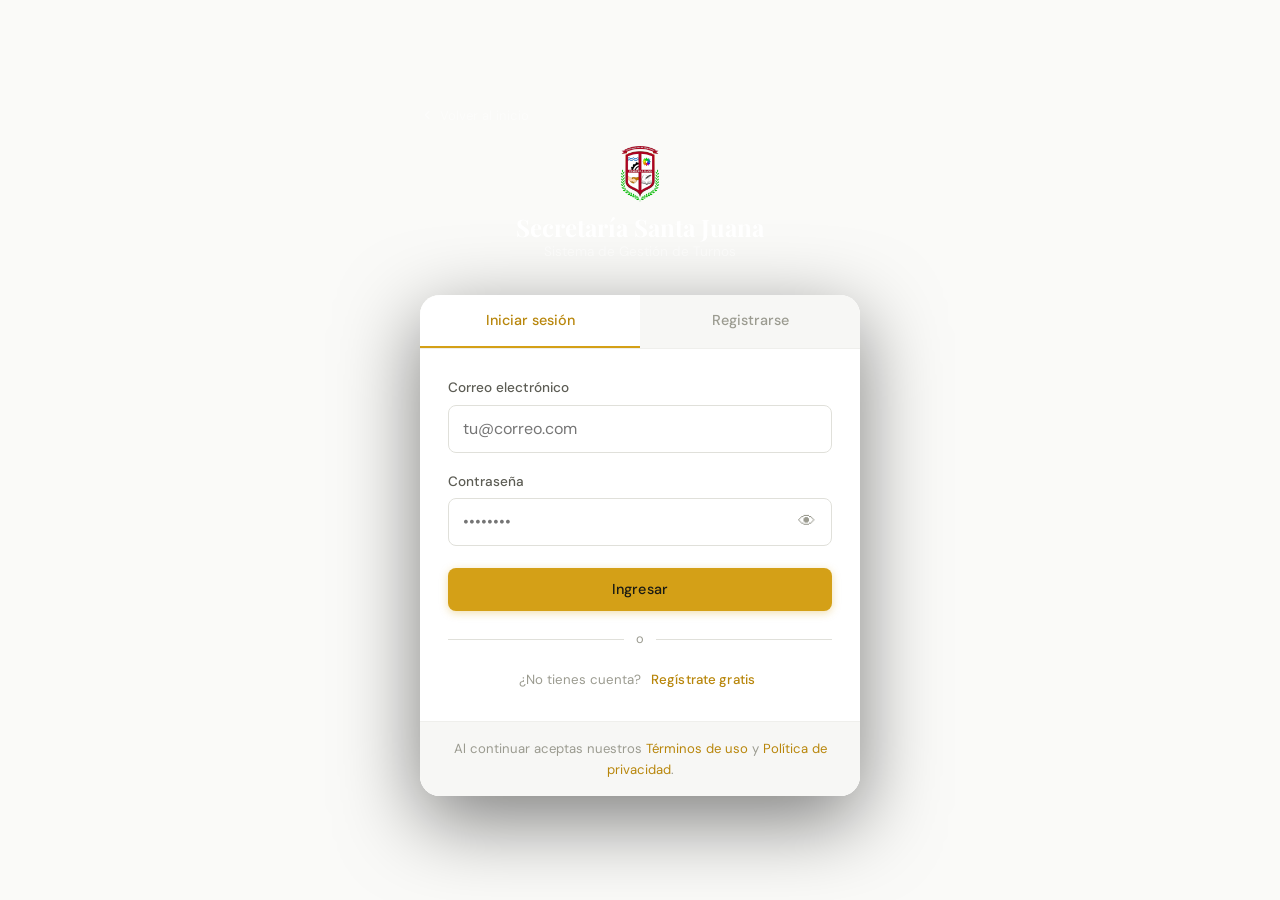
==== admin/index.html @ c8d26a56 "v1.2" ====
<!DOCTYPE html>
<html lang="es">
<head>
<meta charset="UTF-8">
<meta name="viewport" content="width=device-width,initial-scale=1">
<title>Administración — Secretaría Santa Juana</title>
<meta name="description" content="Panel de administración del sistema de turnos.">
<link rel="icon" type="image/png" href="/assets/imgs/fav_icon.png">
<link rel="stylesheet" href="/assets/css/styles.css">
<style>
.top-bar{position:fixed;top:0;left:260px;right:0;height:56px;z-index:700;background:rgba(250,250,248,.95);backdrop-filter:blur(8px);border-bottom:1px solid var(--gray-100);display:flex;align-items:center;justify-content:space-between;padding:0 28px;transition:var(--transition)}
@media(max-width:768px){.top-bar{left:0}}
.top-bar-left{display:flex;align-items:center;gap:12px}
.top-bar-title{font-weight:600;font-size:.95rem;color:var(--gray-800)}
.top-bar-right{display:flex;align-items:center;gap:10px}
.main-content{padding-top:56px}
.admin-content{padding:24px 28px 48px}
@media(max-width:768px){.admin-content{padding:16px}}
.section-grid-2{display:grid;grid-template-columns:1fr 1fr;gap:20px}
.section-grid-3{display:grid;grid-template-columns:repeat(3,1fr);gap:20px}
@media(max-width:900px){.section-grid-2,.section-grid-3{grid-template-columns:1fr}}
.queue-hero-card{background:linear-gradient(135deg,var(--black) 0%,#1e1e14 100%);border-radius:var(--radius-lg);padding:28px;position:relative;overflow:hidden;margin-bottom:24px}
.queue-hero-card::before{content:'';position:absolute;top:-30%;right:5%;width:250px;height:250px;background:radial-gradient(circle,rgba(212,160,23,.18) 0%,transparent 70%);pointer-events:none}
.queue-hero-inner{display:flex;align-items:center;justify-content:space-between;gap:20px;flex-wrap:wrap;position:relative;z-index:1}
.queue-hero-label{font-size:.72rem;text-transform:uppercase;letter-spacing:.14em;color:rgba(255,255,255,.4);margin-bottom:6px;font-weight:600}
.queue-hero-number{font-family:'Playfair Display',serif;font-size:3.5rem;font-weight:700;color:var(--gold);line-height:1}
.queue-hero-actions{display:flex;gap:8px;flex-wrap:wrap;align-items:center}
.btn-dark{background:rgba(255,255,255,.08);color:rgba(255,255,255,.8);border:1px solid rgba(255,255,255,.1)}
.btn-dark:hover{background:rgba(255,255,255,.14);color:var(--white)}
.btn-gold{background:var(--gold);color:var(--black)}
.btn-gold:hover{background:var(--gold-deep)}
.inline-tabs{display:flex;gap:2px;background:var(--gray-100);border-radius:var(--radius-sm);padding:3px}
.inline-tab{padding:6px 16px;border-radius:6px;font-size:.82rem;font-weight:500;color:var(--gray-400);cursor:pointer;transition:var(--transition)}
.inline-tab.active{background:var(--white);color:var(--gray-800);box-shadow:var(--shadow-sm)}
.users-table-wrap,.turns-table-wrap{overflow-x:auto;-webkit-overflow-scrolling:touch}
td.td-actions{width:1%;white-space:nowrap}
.panel-toolbar{padding:14px 20px;border-bottom:1px solid var(--gray-100);display:flex;align-items:center;gap:10px;flex-wrap:wrap}
.panel-toolbar .search-box{flex:1;min-width:160px;max-width:280px}
.panel-footer{padding:12px 20px;border-top:1px solid var(--gray-100);display:flex;align-items:center;justify-content:space-between;flex-wrap:wrap;gap:8px}
.panel-footer-info{font-size:.8rem;color:var(--gray-400)}
.turn-number-badge{display:inline-block;background:var(--gold-pale);color:var(--gold-deep);border-radius:6px;padding:2px 10px;font-weight:700;font-size:.85rem;font-family:'Playfair Display',serif}
.draggable-handle{cursor:grab;color:var(--gray-200);font-size:1.1rem;padding:0 4px}
.draggable-handle:active{cursor:grabbing}
</style>
</head>
<body data-page="admin">
<div id="toast-container"></div>

<div class="app-layout">

  <aside class="sidebar" id="admin-sidebar">
    <div class="sidebar-logo">
      <img src="/assets/imgs/icon.png" alt="Logo">
      <span>Secretaría Santa Juana</span>
    </div>

    <nav class="sidebar-nav">
      <div class="sidebar-section">
        <div class="sidebar-section-label">Principal</div>
        <a href="#" class="sidebar-link active" data-section="dashboard">
          <span class="icon">📊</span> Panel general
        </a>
      </div>
      <div class="sidebar-section">
        <div class="sidebar-section-label">Gestión</div>
        <a href="#" class="sidebar-link" data-section="turns">
          <span class="icon">🎫</span> Turnos
        </a>
        <a href="#" class="sidebar-link" data-section="users">
          <span class="icon">👥</span> Usuarios
        </a>
      </div>
    </nav>

    <div class="sidebar-user">
      <div class="sidebar-user-info">
        <div class="avatar" id="admin-initial">A</div>
        <div>
          <div class="user-name" id="admin-name">Administrador</div>
          <div class="user-role">Administrador</div>
        </div>
      </div>
      <button id="logout-btn-admin" class="btn btn-ghost btn-sm" style="width:100%;justify-content:center;color:rgba(255,255,255,.35);margin-top:6px">Cerrar sesión</button>
    </div>
  </aside>

  <div class="sidebar-overlay" id="sidebar-overlay"></div>

  <div class="main-content">

    <div class="top-bar">
      <div class="top-bar-left">
        <button class="btn btn-ghost btn-icon" id="sidebar-toggle" style="display:none;align-items:center;justify-content:center" aria-label="Menú">☰</button>
        <span class="top-bar-title" id="topbar-title">Panel general</span>
      </div>
      <div class="top-bar-right">
        <span id="conn-status" class="conn-badge disconnected">● Conectando</span>
        <div class="avatar" id="admin-initial-top" style="width:32px;height:32px;font-size:.8rem">A</div>
      </div>
    </div>

    <div class="admin-content">

      <div id="section-dashboard" class="admin-section">
        <div class="page-header">
          <div class="page-title">Panel general</div>
          <div class="page-subtitle">Resumen en tiempo real del sistema de turnos.</div>
        </div>

        <div class="queue-hero-card">
          <div class="queue-hero-inner">
            <div>
              <div class="queue-hero-label">Turno actual</div>
              <div class="queue-hero-number" id="current-turn-admin">0</div>
            </div>
            <div class="queue-hero-actions">
              <button id="btn-decrease-turn" class="btn btn-dark btn-sm">− Anterior</button>
              <button id="btn-increase-turn" class="btn btn-dark btn-sm">+ Siguiente</button>
              <button id="btn-activate-next" class="btn btn-gold">▶ Llamar siguiente</button>
            </div>
          </div>
        </div>

        <div class="stats-grid" style="margin-bottom:28px">
          <div class="stat-card">
            <div class="stat-icon blue">👥</div>
            <div>
              <div class="stat-value" id="stat-total-users">0</div>
              <div class="stat-label">Usuarios registrados</div>
            </div>
          </div>
          <div class="stat-card">
            <div class="stat-icon gold">🎫</div>
            <div>
              <div class="stat-value" id="stat-total-turns">0</div>
              <div class="stat-label">Turnos totales</div>
            </div>
          </div>
          <div class="stat-card">
            <div class="stat-icon orange">⏳</div>
            <div>
              <div class="stat-value" id="stat-waiting">0</div>
              <div class="stat-label">En espera</div>
            </div>
          </div>
          <div class="stat-card">
            <div class="stat-icon green">✅</div>
            <div>
              <div class="stat-value" id="stat-active">0</div>
              <div class="stat-label">En atención</div>
            </div>
          </div>
          <div class="stat-card">
            <div class="stat-icon blue">🏁</div>
            <div>
              <div class="stat-value" id="stat-completed">0</div>
              <div class="stat-label">Completados</div>
            </div>
          </div>
        </div>

        <div class="section-grid-2">
          <div class="panel">
            <div class="panel-header">
              <span class="panel-title">Turnos recientes</span>
            </div>
            <div class="table-wrap">
              <table>
                <thead>
                  <tr>
                    <th>Turno</th>
                    <th>Usuario</th>
                    <th>Servicio</th>
                    <th>Estado</th>
                    <th>Hora</th>
                  </tr>
                </thead>
                <tbody id="recent-turns-body">
                  <tr><td colspan="5" class="empty-state"><div class="skeleton" style="height:36px;margin:8px 16px;border-radius:4px"></div></td></tr>
                </tbody>
              </table>
            </div>
          </div>

          <div class="panel">
            <div class="panel-header">
              <span class="panel-title">Turnos por servicio</span>
            </div>
            <div class="table-wrap">
              <table>
                <thead>
                  <tr>
                    <th>Servicio</th>
                    <th>Total</th>
                    <th>Completados</th>
                    <th>En espera</th>
                  </tr>
                </thead>
                <tbody id="service-stats-body">
                  <tr><td colspan="4" class="empty-state"><div class="skeleton" style="height:36px;margin:8px 16px;border-radius:4px"></div></td></tr>
                </tbody>
              </table>
            </div>
          </div>
        </div>
      </div>

      <div id="section-turns" class="admin-section" style="display:none">
        <div class="page-header" style="display:flex;align-items:flex-start;justify-content:space-between;flex-wrap:wrap;gap:12px">
          <div>
            <div class="page-title">Gestión de turnos</div>
            <div class="page-subtitle">Administra y controla la cola de atención.</div>
          </div>
          <button id="btn-new-turn" class="btn btn-primary">+ Nuevo turno</button>
        </div>

        <div class="panel">
          <div class="panel-toolbar">
            <div class="search-box">
              <input type="search" class="form-control" id="admin-search-turns" placeholder="Buscar turno, usuario...">
            </div>
            <div class="filter-tabs">
              <button class="filter-tab active" data-filter-status="">Todos</button>
              <button class="filter-tab" data-filter-status="waiting">En espera</button>
              <button class="filter-tab" data-filter-status="active">Activo</button>
              <button class="filter-tab" data-filter-status="completed">Completado</button>
              <button class="filter-tab" data-filter-status="cancelled">Cancelado</button>
            </div>
            <span id="turns-total" class="panel-footer-info" style="margin-left:auto"></span>
          </div>
          <div class="turns-table-wrap">
            <table>
              <thead>
                <tr>
                  <th style="width:40px"></th>
                  <th>Turno</th>
                  <th>Usuario</th>
                  <th>Servicio</th>
                  <th>Estado</th>
                  <th>Pos.</th>
                  <th>Fecha</th>
                  <th>Acciones</th>
                </tr>
              </thead>
              <tbody id="turns-tbody">
                <tr><td colspan="8"><div class="skeleton" style="height:40px;border-radius:4px;margin:8px 16px"></div></td></tr>
              </tbody>
            </table>
          </div>
          <div class="panel-footer">
            <div id="turns-pagination" class="pagination" style="padding:0"></div>
          </div>
        </div>
      </div>

      <div id="section-users" class="admin-section" style="display:none">
        <div class="page-header" style="display:flex;align-items:flex-start;justify-content:space-between;flex-wrap:wrap;gap:12px">
          <div>
            <div class="page-title">Gestión de usuarios</div>
            <div class="page-subtitle">Administra las cuentas de acceso al sistema.</div>
          </div>
          <button id="btn-new-user" class="btn btn-primary">+ Nuevo usuario</button>
        </div>

        <div class="panel">
          <div class="panel-toolbar">
            <div class="search-box">
              <input type="search" class="form-control" id="admin-search-users" placeholder="Buscar nombre, correo, teléfono...">
            </div>
            <span id="users-total" class="panel-footer-info" style="margin-left:auto"></span>
          </div>
          <div class="users-table-wrap">
            <table>
              <thead>
                <tr>
                  <th>ID</th>
                  <th>Nombre</th>
                  <th>Correo</th>
                  <th>Teléfono</th>
                  <th>Rol</th>
                  <th>Estado</th>
                  <th>Acciones</th>
                </tr>
              </thead>
              <tbody id="users-tbody">
                <tr><td colspan="7"><div class="skeleton" style="height:40px;border-radius:4px;margin:8px 16px"></div></td></tr>
              </tbody>
            </table>
          </div>
          <div class="panel-footer">
            <div id="users-pagination" class="pagination" style="padding:0"></div>
          </div>
        </div>
      </div>

    </div>
  </div>
</div>

<div class="modal-backdrop" id="modal-user">
  <div class="modal">
    <div class="modal-header">
      <h3 id="user-modal-title">Nuevo usuario</h3>
      <button class="modal-close" aria-label="Cerrar">✕</button>
    </div>
    <form id="user-form" novalidate>
      <div class="modal-body">
        <div class="form-group">
          <label class="form-label" for="u-name">Nombre completo</label>
          <input class="form-control" type="text" id="u-name" name="name" placeholder="Nombre completo" required>
          <span class="form-error" id="err-name"></span>
        </div>
        <div class="form-group">
          <label class="form-label" for="u-email">Correo electrónico</label>
          <input class="form-control" type="email" id="u-email" name="email" placeholder="correo@ejemplo.com" required>
          <span class="form-error" id="err-email"></span>
        </div>
        <div class="form-group">
          <label class="form-label" for="u-phone">Teléfono</label>
          <input class="form-control" type="tel" id="u-phone" name="phone" placeholder="300 000 0000">
        </div>
        <div class="form-group" id="user-pass-field">
          <label class="form-label" for="u-password">Contraseña</label>
          <input class="form-control" type="password" id="u-password" name="password" placeholder="Mínimo 8 caracteres">
          <span class="form-error" id="err-password"></span>
        </div>
        <div class="form-group" id="user-pass-change" style="display:none">
          <label class="form-label" for="u-new-password">Nueva contraseña <span style="color:var(--gray-400);font-weight:400">(dejar vacío para no cambiar)</span></label>
          <input class="form-control" type="password" id="u-new-password" name="new_password" placeholder="Nueva contraseña (opcional)">
        </div>
        <div style="display:grid;grid-template-columns:1fr 1fr;gap:16px">
          <div class="form-group" style="margin-bottom:0">
            <label class="form-label" for="u-role">Rol</label>
            <select class="form-control" id="u-role" name="role">
              <option value="user">Usuario</option>
              <option value="admin">Administrador</option>
            </select>
          </div>
          <div class="form-group" style="margin-bottom:0">
            <label class="form-label" for="u-active">Estado</label>
            <select class="form-control" id="u-active" name="is_active">
              <option value="1">Activo</option>
              <option value="0">Inactivo</option>
            </select>
          </div>
        </div>
      </div>
      <div class="modal-footer">
        <button type="button" class="btn btn-secondary" onclick="closeModal('modal-user')">Cancelar</button>
        <button type="submit" class="btn btn-primary">Guardar</button>
      </div>
    </form>
  </div>
</div>

<div class="modal-backdrop" id="modal-turn-admin">
  <div class="modal">
    <div class="modal-header">
      <h3 id="turn-modal-title">Nuevo turno</h3>
      <button class="modal-close" aria-label="Cerrar">✕</button>
    </div>
    <form id="turn-form-admin" novalidate>
      <div class="modal-body">
        <div class="form-group" id="turn-user-group">
          <label class="form-label" for="turn-user-select">Usuario</label>
          <select class="form-control" id="turn-user-select">
            <option value="">— Seleccionar usuario —</option>
          </select>
        </div>
        <div class="form-group">
          <label class="form-label" for="turn-service-admin">Servicio</label>
          <select class="form-control" id="turn-service-admin">
          </select>
        </div>
        <div class="form-group" id="turn-status-group" style="display:none">
          <label class="form-label" for="turn-status-admin">Estado</label>
          <select class="form-control" id="turn-status-admin">
            <option value="waiting">En espera</option>
            <option value="active">Activo</option>
            <option value="completed">Completado</option>
            <option value="cancelled">Cancelado</option>
          </select>
        </div>
        <div class="form-group" style="margin-bottom:0">
          <label class="form-label" for="turn-notes-admin">Notas <span style="color:var(--gray-400);font-weight:400">(opcional)</span></label>
          <textarea class="form-control" id="turn-notes-admin" placeholder="Notas adicionales..."></textarea>
        </div>
      </div>
      <div class="modal-footer">
        <button type="button" class="btn btn-secondary" onclick="closeModal('modal-turn-admin')">Cancelar</button>
        <button type="submit" class="btn btn-primary">Guardar</button>
      </div>
    </form>
  </div>
</div>

<script src="/assets/js/app.js"></script>
<script>
const sidebarToggle = document.getElementById('sidebar-toggle');
if (sidebarToggle) {
  if (window.innerWidth <= 768) sidebarToggle.style.display = 'flex';
  window.addEventListener('resize', () => {
    sidebarToggle.style.display = window.innerWidth <= 768 ? 'flex' : 'none';
  });
}

const sectionTitles = { dashboard: 'Panel general', turns: 'Gestión de turnos', users: 'Gestión de usuarios' };
const _origShowSection = typeof showSection === 'function' ? showSection : null;

function showSectionTitle(name) {
  const el = document.getElementById('topbar-title');
  if (el) el.textContent = sectionTitles[name] || name;
}

document.addEventListener('DOMContentLoaded', () => {
  document.querySelectorAll('.sidebar-link[data-section]').forEach(link => {
    link.addEventListener('click', () => showSectionTitle(link.dataset.section));
  });

  const adminInitialTop = document.getElementById('admin-initial-top');
  const adminInitial = document.getElementById('admin-initial');
  const mutObs = new MutationObserver(() => {
    if (adminInitial && adminInitialTop) adminInitialTop.textContent = adminInitial.textContent;
  });
  if (adminInitial) mutObs.observe(adminInitial, { childList: true });

  const turnStatusGroup = document.getElementById('turn-status-group');
  const turnUserGroup = document.getElementById('turn-user-group');
  const originalOpenTurnModal = typeof openTurnModal === 'function' ? openTurnModal : null;
  if (originalOpenTurnModal) {
    window._patchedTurnModal = true;
  }

  const observer = new MutationObserver(() => {
    const form = document.getElementById('turn-form-admin');
    if (!form) return;
    const isEdit = !!form.dataset.id;
    if (turnStatusGroup) turnStatusGroup.style.display = isEdit ? '' : 'none';
    if (turnUserGroup) turnUserGroup.style.display = isEdit ? 'none' : '';
  });
  const form = document.getElementById('turn-form-admin');
  if (form) observer.observe(form, { attributes: true, attributeFilter: ['data-id'] });
});
</script>
</body>
</html>
---- assets/css/styles.css ----
@import url('https://fonts.googleapis.com/css2?family=Playfair+Display:wght@500;700&family=DM+Sans:wght@300;400;500;600&display=swap');

:root {
  --gold-deep:   #B8860B;
  --gold:        #D4A017;
  --gold-light:  #F5C842;
  --gold-pale:   #FFF3C4;
  --white:       #FFFFFF;
  --off-white:   #FAFAF8;
  --gray-50:     #F7F7F5;
  --gray-100:    #EFEFEC;
  --gray-200:    #E0E0DA;
  --gray-400:    #9B9B90;
  --gray-600:    #5C5C54;
  --gray-800:    #2C2C26;
  --black:       #1A1A14;
  --danger:      #C0392B;
  --danger-light:#FDECEA;
  --success:     #1E7E34;
  --success-light:#E8F5E9;
  --info:        #1565C0;
  --info-light:  #E3F2FD;
  --warning:     #E65100;
  --warning-light:#FFF3E0;
  --shadow-sm:   0 1px 4px rgba(0,0,0,.06);
  --shadow:      0 4px 16px rgba(0,0,0,.10);
  --shadow-md:   0 8px 32px rgba(0,0,0,.12);
  --shadow-lg:   0 16px 48px rgba(0,0,0,.15);
  --radius:      12px;
  --radius-sm:   8px;
  --radius-lg:   20px;
  --transition:  .22s cubic-bezier(.4,0,.2,1);
}

*,*::before,*::after{box-sizing:border-box;margin:0;padding:0}
html{scroll-behavior:smooth;font-size:16px}
body{font-family:'DM Sans',sans-serif;background:var(--off-white);color:var(--gray-800);line-height:1.6;-webkit-font-smoothing:antialiased}
img{max-width:100%;display:block}
a{color:inherit;text-decoration:none}
button{cursor:pointer;border:none;background:none;font:inherit}
input,select,textarea{font:inherit}
ul,ol{list-style:none}

.container{max-width:1200px;margin:0 auto;padding:0 24px}
.sr-only{position:absolute;width:1px;height:1px;overflow:hidden;clip:rect(0,0,0,0)}

/* ===== TYPOGRAPHY ===== */
h1,h2,h3,.font-display{font-family:'Playfair Display',serif}
h1{font-size:clamp(2rem,5vw,3.5rem);font-weight:700;line-height:1.15}
h2{font-size:clamp(1.5rem,3vw,2.2rem);font-weight:500;line-height:1.25}
h3{font-size:1.25rem;font-weight:500}
p{color:var(--gray-600)}

/* ===== BUTTONS ===== */
.btn{display:inline-flex;align-items:center;gap:8px;padding:10px 22px;border-radius:var(--radius-sm);font-weight:500;font-size:.9rem;transition:var(--transition);white-space:nowrap;letter-spacing:.01em}
.btn-primary{background:var(--gold);color:var(--black);box-shadow:0 2px 8px rgba(212,160,23,.35)}
.btn-primary:hover{background:var(--gold-deep);box-shadow:0 4px 16px rgba(212,160,23,.45);transform:translateY(-1px)}
.btn-secondary{background:var(--white);color:var(--gray-800);border:1.5px solid var(--gray-200);box-shadow:var(--shadow-sm)}
.btn-secondary:hover{border-color:var(--gold);color:var(--gold-deep);transform:translateY(-1px)}
.btn-danger{background:var(--danger);color:#fff}
.btn-danger:hover{background:#9b2d20;transform:translateY(-1px)}
.btn-success{background:var(--success);color:#fff}
.btn-success:hover{opacity:.9;transform:translateY(-1px)}
.btn-ghost{color:var(--gray-600);padding:8px 12px}
.btn-ghost:hover{background:var(--gray-100);color:var(--gray-800)}
.btn-sm{padding:6px 14px;font-size:.82rem}
.btn-lg{padding:14px 32px;font-size:1rem;border-radius:var(--radius)}
.btn-icon{padding:8px;border-radius:var(--radius-sm)}
.btn:disabled{opacity:.5;pointer-events:none}
.btn-loading{position:relative;pointer-events:none}
.btn-loading::after{content:'';position:absolute;right:10px;top:50%;transform:translateY(-50%);width:14px;height:14px;border:2px solid currentColor;border-top-color:transparent;border-radius:50%;animation:spin .7s linear infinite}

/* ===== FORM ELEMENTS ===== */
.form-group{display:flex;flex-direction:column;gap:6px;margin-bottom:18px}
.form-label{font-size:.85rem;font-weight:500;color:var(--gray-600)}
.form-control{width:100%;padding:10px 14px;border:1.5px solid var(--gray-200);border-radius:var(--radius-sm);background:var(--white);color:var(--gray-800);transition:var(--transition);outline:none}
.form-control:focus{border-color:var(--gold);box-shadow:0 0 0 3px rgba(212,160,23,.15)}
.form-control.error{border-color:var(--danger)}
.form-error{font-size:.78rem;color:var(--danger);display:none}
.form-error.visible{display:block}
select.form-control{appearance:none;background-image:url("data:image/svg+xml,%3Csvg xmlns='http://www.w3.org/2000/svg' width='12' height='8' viewBox='0 0 12 8'%3E%3Cpath d='M1 1l5 5 5-5' stroke='%239B9B90' stroke-width='1.5' fill='none' stroke-linecap='round'/%3E%3C/svg%3E");background-repeat:no-repeat;background-position:right 14px center;padding-right:36px}
textarea.form-control{resize:vertical;min-height:80px}

/* ===== CARDS ===== */
.card{background:var(--white);border-radius:var(--radius);box-shadow:var(--shadow);border:1px solid var(--gray-100);overflow:hidden}
.card-header{padding:20px 24px;border-bottom:1px solid var(--gray-100);display:flex;align-items:center;justify-content:space-between;gap:12px}
.card-body{padding:24px}
.card-footer{padding:16px 24px;border-top:1px solid var(--gray-100);display:flex;gap:8px;justify-content:flex-end}

/* ===== STAT CARDS ===== */
.stat-card{background:var(--white);border-radius:var(--radius);padding:24px;box-shadow:var(--shadow);border:1px solid var(--gray-100);display:flex;align-items:center;gap:16px;transition:var(--transition)}
.stat-card:hover{transform:translateY(-2px);box-shadow:var(--shadow-md)}
.stat-icon{width:52px;height:52px;border-radius:var(--radius-sm);display:flex;align-items:center;justify-content:center;font-size:1.5rem;flex-shrink:0}
.stat-icon.gold{background:var(--gold-pale);color:var(--gold-deep)}
.stat-icon.blue{background:var(--info-light);color:var(--info)}
.stat-icon.green{background:var(--success-light);color:var(--success)}
.stat-icon.red{background:var(--danger-light);color:var(--danger)}
.stat-icon.orange{background:var(--warning-light);color:var(--warning)}
.stat-value{font-size:1.8rem;font-weight:700;color:var(--gray-800);font-family:'Playfair Display',serif;line-height:1}
.stat-label{font-size:.82rem;color:var(--gray-400);margin-top:4px}

/* ===== BADGE ===== */
.badge{display:inline-flex;align-items:center;gap:5px;padding:3px 10px;border-radius:20px;font-size:.75rem;font-weight:500}
.badge::before{content:'';width:6px;height:6px;border-radius:50%;background:currentColor}
.badge-waiting{background:var(--warning-light);color:var(--warning)}
.badge-active{background:var(--success-light);color:var(--success)}
.badge-completed{background:var(--info-light);color:var(--info)}
.badge-cancelled{background:var(--gray-100);color:var(--gray-400)}
.badge-admin{background:var(--gold-pale);color:var(--gold-deep)}
.badge-user{background:var(--gray-100);color:var(--gray-600)}

/* ===== TABLE ===== */
.table-wrap{overflow-x:auto;-webkit-overflow-scrolling:touch}
table{width:100%;border-collapse:collapse;font-size:.88rem}
thead tr{background:var(--gray-50)}
th{padding:12px 16px;text-align:left;font-weight:600;color:var(--gray-600);font-size:.8rem;text-transform:uppercase;letter-spacing:.05em;white-space:nowrap;border-bottom:2px solid var(--gray-100)}
td{padding:12px 16px;border-bottom:1px solid var(--gray-100);color:var(--gray-700)}
tr:last-child td{border-bottom:none}
tbody tr:hover{background:var(--gray-50)}

/* ===== MODAL ===== */
.modal-backdrop{position:fixed;inset:0;background:rgba(0,0,0,.5);backdrop-filter:blur(4px);z-index:1000;display:none;align-items:center;justify-content:center;padding:16px;animation:fadeIn .2s ease}
.modal-backdrop.open{display:flex}
.modal{background:var(--white);border-radius:var(--radius-lg);box-shadow:var(--shadow-lg);width:100%;max-width:520px;max-height:90vh;overflow-y:auto;animation:slideUp .25s cubic-bezier(.4,0,.2,1)}
.modal-header{padding:24px 24px 0;display:flex;align-items:center;justify-content:space-between}
.modal-header h3{font-size:1.15rem}
.modal-body{padding:24px}
.modal-footer{padding:0 24px 24px;display:flex;gap:8px;justify-content:flex-end}
.modal-close{width:32px;height:32px;border-radius:50%;display:flex;align-items:center;justify-content:center;color:var(--gray-400);transition:var(--transition)}
.modal-close:hover{background:var(--gray-100);color:var(--gray-800)}

/* ===== TOAST ===== */
#toast-container{position:fixed;bottom:24px;right:24px;z-index:2000;display:flex;flex-direction:column;gap:8px;pointer-events:none}
.toast{background:var(--white);border-radius:var(--radius-sm);padding:12px 16px;box-shadow:var(--shadow-md);display:flex;align-items:center;gap:10px;font-size:.88rem;font-weight:500;min-width:280px;max-width:360px;border-left:4px solid;pointer-events:auto;animation:slideInRight .3s ease;transition:var(--transition)}
.toast.removing{animation:slideOutRight .3s ease forwards}
.toast-success{border-color:var(--success);color:var(--success)}
.toast-error{border-color:var(--danger);color:var(--danger)}
.toast-info{border-color:var(--info);color:var(--info)}
.toast-warning{border-color:var(--warning);color:var(--warning)}
.toast-icon{font-size:1.1rem;flex-shrink:0}
.toast-msg{flex:1;color:var(--gray-800)}

/* ===== NAVBAR ===== */
.navbar{position:fixed;top:0;left:0;right:0;z-index:900;background:rgba(255,255,255,.92);backdrop-filter:blur(12px);border-bottom:1px solid var(--gray-100);transition:var(--transition)}
.navbar-inner{display:flex;align-items:center;justify-content:space-between;height:64px}
.navbar-brand{display:flex;align-items:center;gap:10px;font-family:'Playfair Display',serif;font-weight:700;font-size:1.1rem;color:var(--black)}
.navbar-brand img{width:36px;height:36px;border-radius:8px}
.navbar-nav{display:flex;align-items:center;gap:4px}
.nav-link{padding:8px 14px;border-radius:var(--radius-sm);font-size:.9rem;color:var(--gray-600);transition:var(--transition)}
.nav-link:hover,.nav-link.active{color:var(--gold-deep);background:var(--gold-pale)}
.navbar-menu-btn{display:none;flex-direction:column;gap:5px;padding:8px;border-radius:var(--radius-sm)}
.navbar-menu-btn span{display:block;width:22px;height:2px;background:var(--gray-800);border-radius:2px;transition:var(--transition)}

/* ===== SIDEBAR (ADMIN) ===== */
.app-layout{display:flex;min-height:100vh}
.sidebar{width:260px;background:var(--black);flex-shrink:0;position:fixed;top:0;left:0;bottom:0;z-index:800;overflow-y:auto;transition:var(--transition)}
.sidebar-logo{padding:24px 20px;display:flex;align-items:center;gap:10px;border-bottom:1px solid rgba(255,255,255,.08)}
.sidebar-logo img{width:36px;height:36px;border-radius:8px}
.sidebar-logo span{font-family:'Playfair Display',serif;font-weight:700;font-size:1rem;color:var(--white)}
.sidebar-nav{padding:16px 12px}
.sidebar-section{margin-bottom:24px}
.sidebar-section-label{font-size:.7rem;font-weight:600;text-transform:uppercase;letter-spacing:.08em;color:rgba(255,255,255,.35);padding:0 8px;margin-bottom:8px}
.sidebar-link{display:flex;align-items:center;gap:10px;padding:10px 12px;border-radius:var(--radius-sm);color:rgba(255,255,255,.65);font-size:.9rem;transition:var(--transition);margin-bottom:2px}
.sidebar-link:hover{background:rgba(255,255,255,.06);color:var(--white)}
.sidebar-link.active{background:var(--gold);color:var(--black);font-weight:600}
.sidebar-link .icon{width:18px;text-align:center;font-size:.95rem;flex-shrink:0}
.sidebar-user{padding:16px 12px;border-top:1px solid rgba(255,255,255,.08);position:sticky;bottom:0;background:var(--black)}
.sidebar-user-info{display:flex;align-items:center;gap:10px;padding:10px 12px;border-radius:var(--radius-sm)}
.avatar{width:36px;height:36px;border-radius:50%;background:var(--gold);display:flex;align-items:center;justify-content:center;font-weight:700;font-size:.85rem;color:var(--black);flex-shrink:0}
.user-name{font-size:.88rem;font-weight:500;color:var(--white);white-space:nowrap;overflow:hidden;text-overflow:ellipsis}
.user-role{font-size:.75rem;color:rgba(255,255,255,.4)}
.main-content{flex:1;margin-left:260px;padding:80px 0 40px;min-height:100vh;transition:var(--transition)}

/* ===== HOME PAGE ===== */
.home-layout{padding-top:64px;min-height:100vh;background:var(--off-white)}
.queue-hero{background:linear-gradient(135deg,var(--black) 0%,#2a2a20 100%);padding:48px 0;position:relative;overflow:hidden}
.queue-hero::before{content:'';position:absolute;top:-50%;right:-10%;width:400px;height:400px;background:radial-gradient(circle,rgba(212,160,23,.2) 0%,transparent 70%);pointer-events:none}
.queue-number-display{text-align:center;padding:32px}
.queue-number-label{font-size:.8rem;text-transform:uppercase;letter-spacing:.12em;color:rgba(255,255,255,.5);margin-bottom:8px}
.queue-number{font-family:'Playfair Display',serif;font-size:clamp(4rem,15vw,8rem);font-weight:700;color:var(--gold);line-height:1;text-shadow:0 0 60px rgba(212,160,23,.4)}
.queue-service{font-size:.9rem;color:rgba(255,255,255,.6);margin-top:8px}
.my-turn-card{background:rgba(255,255,255,.06);border:1px solid rgba(212,160,23,.3);border-radius:var(--radius);padding:20px 24px;margin-top:24px;backdrop-filter:blur(8px)}
.my-turn-number{font-family:'Playfair Display',serif;font-size:2.5rem;font-weight:700;color:var(--gold-light)}
.progress-bar{height:6px;background:rgba(255,255,255,.1);border-radius:3px;overflow:hidden;margin-top:12px}
.progress-fill{height:100%;background:linear-gradient(90deg,var(--gold),var(--gold-light));border-radius:3px;transition:width .8s ease}

/* ===== LANDING ===== */
.hero{min-height:100vh;background:linear-gradient(160deg,var(--black) 0%,#1e1e16 50%,var(--black) 100%);display:flex;align-items:center;position:relative;overflow:hidden}
.hero::before{content:'';position:absolute;top:0;left:0;right:0;bottom:0;background:url("data:image/svg+xml,%3Csvg width='60' height='60' viewBox='0 0 60 60' xmlns='http://www.w3.org/2000/svg'%3E%3Cg fill='none' fill-rule='evenodd'%3E%3Cg fill='%23D4A017' fill-opacity='0.03'%3E%3Cpath d='M36 34v-4h-2v4h-4v2h4v4h2v-4h4v-2h-4zm0-30V0h-2v4h-4v2h4v4h2V6h4V4h-4zM6 34v-4H4v4H0v2h4v4h2v-4h4v-2H6zM6 4V0H4v4H0v2h4v4h2V6h4V4H6z'/%3E%3C/g%3E%3C/g%3E%3C/svg%3E");pointer-events:none}
.hero-glow{position:absolute;top:20%;left:50%;transform:translateX(-50%);width:600px;height:400px;background:radial-gradient(ellipse,rgba(212,160,23,.12) 0%,transparent 70%);pointer-events:none}
.hero-content{position:relative;z-index:1;max-width:640px}
.hero-eyebrow{display:inline-flex;align-items:center;gap:8px;background:rgba(212,160,23,.12);border:1px solid rgba(212,160,23,.25);border-radius:20px;padding:6px 16px;font-size:.82rem;color:var(--gold);letter-spacing:.05em;margin-bottom:24px}
.hero-title{font-family:'Playfair Display',serif;font-size:clamp(2.2rem,6vw,4rem);font-weight:700;color:var(--white);line-height:1.12;margin-bottom:20px}
.hero-title span{color:var(--gold)}
.hero-subtitle{font-size:1.05rem;color:rgba(255,255,255,.6);margin-bottom:36px;max-width:480px}
.hero-cta{display:flex;gap:12px;flex-wrap:wrap}
.hero-visual{position:absolute;right:0;top:0;bottom:0;width:45%;display:flex;align-items:center;justify-content:center;pointer-events:none}
.hero-badge{background:rgba(255,255,255,.04);border:1px solid rgba(255,255,255,.08);border-radius:var(--radius-lg);padding:32px;text-align:center;backdrop-filter:blur(8px)}
.hero-badge-number{font-family:'Playfair Display',serif;font-size:5rem;font-weight:700;color:var(--gold);line-height:1}
.hero-badge-label{color:rgba(255,255,255,.5);font-size:.85rem;margin-top:8px}

.section{padding:80px 0}
.section-label{font-size:.78rem;text-transform:uppercase;letter-spacing:.12em;color:var(--gold-deep);font-weight:600;margin-bottom:12px}
.section-title{margin-bottom:16px}
.section-sub{color:var(--gray-400);max-width:540px;margin-bottom:48px}

.services-grid{display:grid;grid-template-columns:repeat(auto-fill,minmax(280px,1fr));gap:20px}
.service-card{background:var(--white);border:1px solid var(--gray-100);border-radius:var(--radius);padding:28px;transition:var(--transition)}
.service-card:hover{border-color:var(--gold-pale);box-shadow:var(--shadow-md);transform:translateY(-3px)}
.service-icon{width:48px;height:48px;background:var(--gold-pale);border-radius:var(--radius-sm);display:flex;align-items:center;justify-content:center;font-size:1.4rem;margin-bottom:16px}
.service-title{font-weight:600;color:var(--gray-800);margin-bottom:8px}
.service-desc{font-size:.88rem;color:var(--gray-400);line-height:1.6}

.info-grid{display:grid;grid-template-columns:1fr 1fr;gap:40px;align-items:center}
.info-steps{display:flex;flex-direction:column;gap:20px}
.info-step{display:flex;gap:16px;align-items:flex-start}
.step-num{width:36px;height:36px;border-radius:50%;background:var(--gold);color:var(--black);display:flex;align-items:center;justify-content:center;font-weight:700;font-size:.9rem;flex-shrink:0}
.step-title{font-weight:600;margin-bottom:4px}
.step-desc{font-size:.87rem;color:var(--gray-400)}

.contact-grid{display:grid;grid-template-columns:1fr 1fr;gap:40px}
.contact-item{display:flex;gap:14px;align-items:flex-start;padding:20px;background:var(--white);border-radius:var(--radius);border:1px solid var(--gray-100)}
.contact-icon{width:44px;height:44px;background:var(--gold-pale);border-radius:var(--radius-sm);display:flex;align-items:center;justify-content:center;font-size:1.2rem;flex-shrink:0;color:var(--gold-deep)}
.contact-label{font-size:.78rem;color:var(--gray-400);margin-bottom:4px;text-transform:uppercase;letter-spacing:.05em}
.contact-value{font-weight:500;color:var(--gray-800)}

footer{background:var(--black);color:rgba(255,255,255,.5);padding:40px 0}
.footer-inner{display:flex;justify-content:space-between;align-items:center;gap:20px;flex-wrap:wrap}
.footer-brand{font-family:'Playfair Display',serif;font-size:1rem;color:var(--white)}
.footer-links{display:flex;gap:20px;font-size:.85rem}
.footer-links a:hover{color:var(--gold)}
.footer-copy{font-size:.78rem}

/* ===== AUTH PAGE ===== */
.auth-page{min-height:100vh;display:flex;align-items:center;justify-content:center;background:var(--off-white);padding:20px;position:relative;overflow:hidden}
.auth-bg{position:fixed;inset:0;background:linear-gradient(135deg,var(--black) 0%,#1a1a0e 100%);z-index:0}
.auth-bg::after{content:'';position:absolute;top:30%;left:50%;transform:translate(-50%,-50%);width:800px;height:500px;background:radial-gradient(ellipse,rgba(212,160,23,.15) 0%,transparent 65%);pointer-events:none}
.auth-container{position:relative;z-index:1;width:100%;max-width:440px}
.auth-logo{text-align:center;margin-bottom:32px}
.auth-logo img{width:56px;height:56px;border-radius:12px;margin:0 auto 12px}
.auth-logo h1{font-family:'Playfair Display',serif;font-size:1.5rem;color:var(--white)}
.auth-logo p{font-size:.85rem;color:rgba(255,255,255,.45)}
.auth-card{background:rgba(255,255,255,.97);border-radius:var(--radius-lg);overflow:hidden;box-shadow:0 24px 80px rgba(0,0,0,.5)}
.auth-tabs{display:flex;background:var(--gray-50);border-bottom:1px solid var(--gray-100)}
.auth-tab{flex:1;padding:14px;text-align:center;font-weight:500;font-size:.9rem;color:var(--gray-400);transition:var(--transition);cursor:pointer}
.auth-tab.active{color:var(--gold-deep);background:var(--white);border-bottom:2px solid var(--gold)}
.auth-panel{padding:28px;display:none}
.auth-panel.active{display:block}
.auth-footer{padding:16px 28px;background:var(--gray-50);border-top:1px solid var(--gray-100);text-align:center;font-size:.82rem;color:var(--gray-400)}

/* ===== ADMIN PAGE ===== */
.page-header{margin-bottom:28px}
.page-title{font-size:1.5rem;font-weight:700;color:var(--gray-800)}
.page-subtitle{font-size:.88rem;color:var(--gray-400);margin-top:4px}
.section-header{display:flex;align-items:center;justify-content:space-between;gap:12px;margin-bottom:16px;flex-wrap:wrap}
.search-box{position:relative;flex:1;min-width:200px;max-width:320px}
.search-box input{padding-left:36px}
.search-box::before{content:'🔍';position:absolute;left:10px;top:50%;transform:translateY(-50%);font-size:.85rem;pointer-events:none}
.stats-grid{display:grid;grid-template-columns:repeat(auto-fill,minmax(180px,1fr));gap:16px;margin-bottom:28px}
.admin-content{padding:24px}
.panel{background:var(--white);border-radius:var(--radius);box-shadow:var(--shadow);border:1px solid var(--gray-100);overflow:hidden;margin-bottom:24px}
.panel-header{padding:18px 24px;border-bottom:1px solid var(--gray-100);display:flex;align-items:center;justify-content:space-between;gap:12px;flex-wrap:wrap}
.panel-title{font-weight:600;color:var(--gray-800);font-size:.95rem}
.panel-body{padding:0}

/* Queue control */
.queue-control{display:flex;gap:8px;align-items:center;flex-wrap:wrap}
.current-turn-display{font-family:'Playfair Display',serif;font-size:1.6rem;font-weight:700;color:var(--gray-800);min-width:60px;text-align:center}

/* Pagination */
.pagination{display:flex;align-items:center;gap:4px;justify-content:center;padding:16px}
.page-btn{width:36px;height:36px;border-radius:var(--radius-sm);display:flex;align-items:center;justify-content:center;font-size:.85rem;color:var(--gray-600);border:1px solid var(--gray-200);transition:var(--transition)}
.page-btn:hover{border-color:var(--gold);color:var(--gold-deep)}
.page-btn.active{background:var(--gold);color:var(--black);border-color:var(--gold)}
.page-info{font-size:.82rem;color:var(--gray-400);padding:0 8px}

/* Action icons */
.action-btns{display:flex;gap:4px}
.action-btn{width:30px;height:30px;border-radius:6px;display:flex;align-items:center;justify-content:center;font-size:.85rem;transition:var(--transition);flex-shrink:0}
.action-btn:hover{transform:scale(1.1)}
.action-btn.edit{background:var(--info-light);color:var(--info)}
.action-btn.delete{background:var(--danger-light);color:var(--danger)}
.action-btn.complete{background:var(--success-light);color:var(--success)}
.action-btn.cancel{background:var(--warning-light);color:var(--warning)}
.action-btn.view{background:var(--gray-100);color:var(--gray-600)}

/* Drag reorder */
.draggable-row{cursor:grab}
.draggable-row:active{cursor:grabbing}
.draggable-row.dragging{opacity:.4}
.draggable-row.drag-over{border-top:2px solid var(--gold)}

/* Connection badge */
.conn-badge{display:inline-flex;align-items:center;gap:6px;padding:4px 10px;border-radius:20px;font-size:.75rem;font-weight:500}
.conn-badge.connected{background:var(--success-light);color:var(--success)}
.conn-badge.disconnected{background:var(--danger-light);color:var(--danger)}
.conn-dot{width:6px;height:6px;border-radius:50%;background:currentColor;animation:pulse 2s infinite}

/* Empty state */
.empty-state{padding:48px 24px;text-align:center;color:var(--gray-400)}
.empty-state-icon{font-size:2.5rem;margin-bottom:12px}
.empty-state p{font-size:.9rem}

/* ===== NOTIFICATION PERMISSION ===== */
.notif-banner{background:var(--gold-pale);border:1px solid var(--gold-light);border-radius:var(--radius-sm);padding:12px 16px;display:flex;align-items:center;gap:12px;margin-bottom:20px;font-size:.88rem}
.notif-banner.hidden{display:none}

/* ===== ANIMATIONS ===== */
@keyframes spin{to{transform:rotate(360deg)}}
@keyframes fadeIn{from{opacity:0}to{opacity:1}}
@keyframes slideUp{from{opacity:0;transform:translateY(20px)}to{opacity:1;transform:translateY(0)}}
@keyframes slideInRight{from{opacity:0;transform:translateX(100%)}to{opacity:1;transform:translateX(0)}}
@keyframes slideOutRight{to{opacity:0;transform:translateX(110%)}}
@keyframes pulse{0%,100%{opacity:1}50%{opacity:.4}}
@keyframes shimmer{from{background-position:-200px 0}to{background-position:200px 0}}
.skeleton{background:linear-gradient(90deg,var(--gray-100) 25%,var(--gray-50) 50%,var(--gray-100) 75%);background-size:400px 100%;animation:shimmer 1.5s infinite}

/* ===== RESPONSIVE ===== */
@media(max-width:1024px){
  .hero-visual{display:none}
  .info-grid,.contact-grid{grid-template-columns:1fr}
}
@media(max-width:768px){
  .sidebar{transform:translateX(-100%)}
  .sidebar.open{transform:translateX(0)}
  .main-content{margin-left:0}
  .sidebar-overlay{display:none;position:fixed;inset:0;background:rgba(0,0,0,.5);z-index:799}
  .sidebar-overlay.open{display:block}
  .navbar-nav{display:none}
  .navbar-menu-btn{display:flex}
  .stats-grid{grid-template-columns:repeat(2,1fr)}
  .queue-control{justify-content:center}
  .section-header{flex-direction:column;align-items:flex-start}
  .search-box{max-width:100%;width:100%}
}
@media(max-width:480px){
  .container{padding:0 16px}
  .stats-grid{grid-template-columns:1fr 1fr}
  .hero-cta{flex-direction:column}
  .modal{margin:8px}
  #toast-container{bottom:16px;right:16px;left:16px}
  .toast{min-width:auto;width:100%}
}

/* ===== SCROLLBAR ===== */
::-webkit-scrollbar{width:6px;height:6px}
::-webkit-scrollbar-track{background:var(--gray-100)}
::-webkit-scrollbar-thumb{background:var(--gray-200);border-radius:3px}
::-webkit-scrollbar-thumb:hover{background:var(--gray-400)}

/* ===== CONFIRM DIALOG ===== */
.confirm-overlay{position:fixed;inset:0;background:rgba(0,0,0,.6);z-index:2000;display:flex;align-items:center;justify-content:center;padding:16px;animation:fadeIn .15s ease}
.confirm-box{background:var(--white);border-radius:var(--radius-lg);padding:28px;max-width:380px;width:100%;box-shadow:var(--shadow-lg);animation:slideUp .2s ease}
.confirm-icon{font-size:2.5rem;margin-bottom:12px}
.confirm-title{font-weight:700;margin-bottom:8px;color:var(--gray-800)}
.confirm-msg{font-size:.88rem;color:var(--gray-400);margin-bottom:24px}
.confirm-actions{display:flex;gap:8px;justify-content:flex-end}

/* ===== FILTER TABS ===== */
.filter-tabs{display:flex;gap:4px;flex-wrap:wrap}
.filter-tab{padding:6px 14px;border-radius:20px;font-size:.82rem;font-weight:500;color:var(--gray-400);border:1px solid var(--gray-200);transition:var(--transition);cursor:pointer}
.filter-tab:hover{border-color:var(--gold-light);color:var(--gold-deep)}
.filter-tab.active{background:var(--gold);color:var(--black);border-color:var(--gold)}
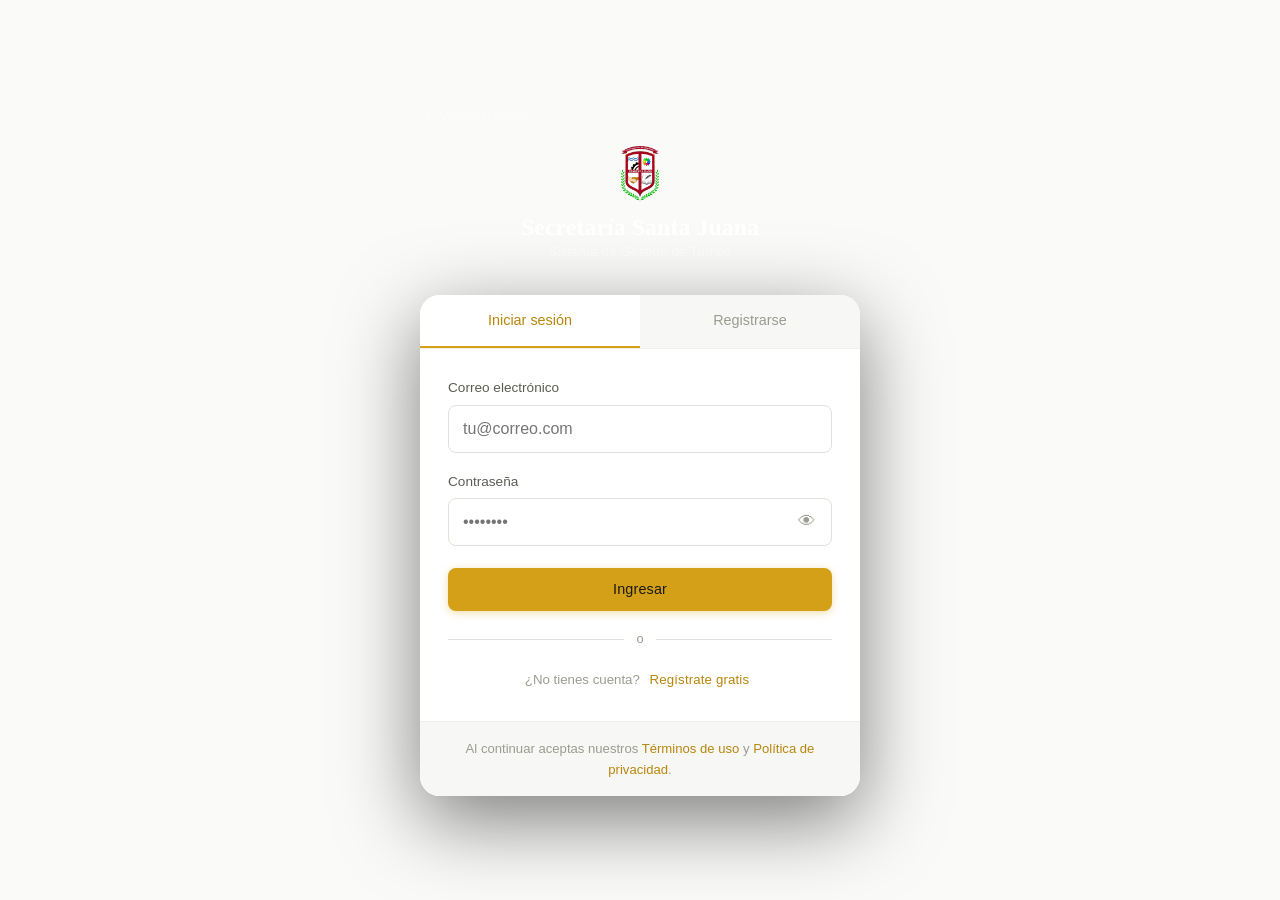
==== commit 5b595419: "v2.1" ====
--- a/admin/index.html
+++ b/admin/index.html
@@ -8,70 +8,68 @@
 <link rel="icon" type="image/png" href="/assets/imgs/fav_icon.png">
 <link rel="stylesheet" href="/assets/css/styles.css">
 <style>
-.top-bar{position:fixed;top:0;left:260px;right:0;height:56px;z-index:700;background:rgba(250,250,248,.95);backdrop-filter:blur(8px);border-bottom:1px solid var(--gray-100);display:flex;align-items:center;justify-content:space-between;padding:0 28px;transition:var(--transition)}
+*,*::before,*::after{box-sizing:border-box}
+.top-bar{position:fixed;top:0;left:260px;right:0;height:56px;z-index:700;background:rgba(250,250,248,.97);backdrop-filter:blur(8px);border-bottom:1px solid var(--gray-100);display:flex;align-items:center;justify-content:space-between;padding:0 28px;transition:var(--transition)}
 @media(max-width:768px){.top-bar{left:0}}
 .top-bar-left{display:flex;align-items:center;gap:12px}
 .top-bar-title{font-weight:600;font-size:.95rem;color:var(--gray-800)}
 .top-bar-right{display:flex;align-items:center;gap:10px}
 .main-content{padding-top:56px}
-.admin-content{padding:24px 28px 48px}
-@media(max-width:768px){.admin-content{padding:16px}}
-.section-grid-2{display:grid;grid-template-columns:1fr 1fr;gap:20px}
-.section-grid-3{display:grid;grid-template-columns:repeat(3,1fr);gap:20px}
-@media(max-width:900px){.section-grid-2,.section-grid-3{grid-template-columns:1fr}}
-.queue-hero-card{background:linear-gradient(135deg,var(--black) 0%,#1e1e14 100%);border-radius:var(--radius-lg);padding:28px;position:relative;overflow:hidden;margin-bottom:24px}
-.queue-hero-card::before{content:'';position:absolute;top:-30%;right:5%;width:250px;height:250px;background:radial-gradient(circle,rgba(212,160,23,.18) 0%,transparent 70%);pointer-events:none}
-.queue-hero-inner{display:flex;align-items:center;justify-content:space-between;gap:20px;flex-wrap:wrap;position:relative;z-index:1}
-.queue-hero-label{font-size:.72rem;text-transform:uppercase;letter-spacing:.14em;color:rgba(255,255,255,.4);margin-bottom:6px;font-weight:600}
-.queue-hero-number{font-family:'Playfair Display',serif;font-size:3.5rem;font-weight:700;color:var(--gold);line-height:1}
-.queue-hero-actions{display:flex;gap:8px;flex-wrap:wrap;align-items:center}
-.btn-dark{background:rgba(255,255,255,.08);color:rgba(255,255,255,.8);border:1px solid rgba(255,255,255,.1)}
-.btn-dark:hover{background:rgba(255,255,255,.14);color:var(--white)}
-.btn-gold{background:var(--gold);color:var(--black)}
+.admin-content{padding:24px 28px 56px}
+@media(max-width:768px){.admin-content{padding:16px 14px 40px}}
+.g2{display:grid;grid-template-columns:1fr 1fr;gap:20px}
+.g3{display:grid;grid-template-columns:repeat(3,1fr);gap:20px}
+@media(max-width:900px){.g2,.g3{grid-template-columns:1fr}}
+.queue-hero{background:linear-gradient(135deg,var(--black) 0%,#1e1e12 100%);border-radius:var(--radius-lg);padding:26px 28px;position:relative;overflow:hidden;margin-bottom:24px}
+.queue-hero::before{content:'';position:absolute;top:-40%;right:4%;width:260px;height:260px;background:radial-gradient(circle,rgba(212,160,23,.15) 0%,transparent 70%);pointer-events:none}
+.qh-inner{display:flex;align-items:center;justify-content:space-between;gap:20px;flex-wrap:wrap;position:relative;z-index:1}
+.qh-lbl{font-size:.68rem;text-transform:uppercase;letter-spacing:.14em;color:rgba(255,255,255,.38);margin-bottom:6px;font-weight:600}
+.qh-num{font-family:'Playfair Display',serif;font-size:3.2rem;font-weight:700;color:var(--gold);line-height:1}
+.qh-actions{display:flex;gap:8px;flex-wrap:wrap;align-items:center}
+.btn-dark{background:rgba(255,255,255,.08);color:rgba(255,255,255,.75);border:1px solid rgba(255,255,255,.1);border-radius:var(--radius-sm);padding:7px 14px;font-size:.82rem;font-weight:500;cursor:pointer;transition:var(--transition)}
+.btn-dark:hover{background:rgba(255,255,255,.14);color:#fff}
+.btn-gold{background:var(--gold);color:var(--black);border:none;border-radius:var(--radius-sm);padding:9px 18px;font-size:.88rem;font-weight:600;cursor:pointer;transition:var(--transition)}
 .btn-gold:hover{background:var(--gold-deep)}
-.inline-tabs{display:flex;gap:2px;background:var(--gray-100);border-radius:var(--radius-sm);padding:3px}
-.inline-tab{padding:6px 16px;border-radius:6px;font-size:.82rem;font-weight:500;color:var(--gray-400);cursor:pointer;transition:var(--transition)}
-.inline-tab.active{background:var(--white);color:var(--gray-800);box-shadow:var(--shadow-sm)}
-.users-table-wrap,.turns-table-wrap{overflow-x:auto;-webkit-overflow-scrolling:touch}
-td.td-actions{width:1%;white-space:nowrap}
-.panel-toolbar{padding:14px 20px;border-bottom:1px solid var(--gray-100);display:flex;align-items:center;gap:10px;flex-wrap:wrap}
-.panel-toolbar .search-box{flex:1;min-width:160px;max-width:280px}
-.panel-footer{padding:12px 20px;border-top:1px solid var(--gray-100);display:flex;align-items:center;justify-content:space-between;flex-wrap:wrap;gap:8px}
-.panel-footer-info{font-size:.8rem;color:var(--gray-400)}
-.turn-number-badge{display:inline-block;background:var(--gold-pale);color:var(--gold-deep);border-radius:6px;padding:2px 10px;font-weight:700;font-size:.85rem;font-family:'Playfair Display',serif}
-.draggable-handle{cursor:grab;color:var(--gray-200);font-size:1.1rem;padding:0 4px}
-.draggable-handle:active{cursor:grabbing}
+.panel-toolbar{padding:12px 20px;border-bottom:1px solid var(--gray-100);display:flex;align-items:center;gap:10px;flex-wrap:wrap}
+.panel-toolbar .search-box{flex:1;min-width:150px;max-width:260px}
+.panel-foot{padding:10px 20px;border-top:1px solid var(--gray-100);display:flex;align-items:center;justify-content:space-between;flex-wrap:wrap;gap:8px}
+.foot-info{font-size:.78rem;color:var(--gray-400)}
+.tbl-wrap{overflow-x:auto;-webkit-overflow-scrolling:touch}
+.action-btns{display:flex;gap:3px;flex-wrap:nowrap}
+.action-btn{width:28px;height:28px;border-radius:6px;display:flex;align-items:center;justify-content:center;font-size:.82rem;transition:var(--transition);flex-shrink:0;cursor:pointer;border:none}
+.action-btn:hover{transform:scale(1.1)}
+.action-btn.edit{background:var(--info-light);color:var(--info)}
+.action-btn.delete{background:var(--danger-light);color:var(--danger)}
+.action-btn.complete{background:var(--success-light);color:var(--success)}
+.action-btn.cancel{background:var(--warning-light);color:var(--warning)}
+.draggable-row{cursor:grab}
+.draggable-row.dragging{opacity:.35}
+.draggable-row.drag-over{border-top:2px solid var(--gold)}
+.skel{background:linear-gradient(90deg,var(--gray-100) 25%,var(--gray-50) 50%,var(--gray-100) 75%);background-size:400px 100%;animation:sk 1.4s infinite;border-radius:4px}
+@keyframes sk{from{background-position:-200px 0}to{background-position:200px 0}}
+.today-badge{display:inline-flex;align-items:center;gap:6px;background:var(--gold-pale);border:1px solid rgba(212,160,23,.25);border-radius:20px;padding:3px 10px;font-size:.75rem;color:var(--gold-deep);margin-left:8px;font-weight:500}
 </style>
 </head>
 <body data-page="admin">
 <div id="toast-container"></div>
 
 <div class="app-layout">
-
   <aside class="sidebar" id="admin-sidebar">
     <div class="sidebar-logo">
       <img src="/assets/imgs/icon.png" alt="Logo">
       <span>Secretaría Santa Juana</span>
     </div>
-
     <nav class="sidebar-nav">
       <div class="sidebar-section">
         <div class="sidebar-section-label">Principal</div>
-        <a href="#" class="sidebar-link active" data-section="dashboard">
-          <span class="icon">📊</span> Panel general
-        </a>
+        <a href="#" class="sidebar-link active" data-section="dashboard"><span class="icon">📊</span> Panel general</a>
       </div>
       <div class="sidebar-section">
         <div class="sidebar-section-label">Gestión</div>
-        <a href="#" class="sidebar-link" data-section="turns">
-          <span class="icon">🎫</span> Turnos
-        </a>
-        <a href="#" class="sidebar-link" data-section="users">
-          <span class="icon">👥</span> Usuarios
-        </a>
+        <a href="#" class="sidebar-link" data-section="turns"><span class="icon">🎫</span> Turnos</a>
+        <a href="#" class="sidebar-link" data-section="users"><span class="icon">👥</span> Usuarios</a>
       </div>
     </nav>
-
     <div class="sidebar-user">
       <div class="sidebar-user-info">
         <div class="avatar" id="admin-initial">A</div>
@@ -80,14 +78,13 @@
           <div class="user-role">Administrador</div>
         </div>
       </div>
-      <button id="logout-btn-admin" class="btn btn-ghost btn-sm" style="width:100%;justify-content:center;color:rgba(255,255,255,.35);margin-top:6px">Cerrar sesión</button>
+      <button id="logout-btn-admin" class="btn btn-ghost btn-sm" style="width:100%;justify-content:center;color:rgba(255,255,255,.3);margin-top:6px">Cerrar sesión</button>
     </div>
   </aside>
 
   <div class="sidebar-overlay" id="sidebar-overlay"></div>
 
   <div class="main-content">
-
     <div class="top-bar">
       <div class="top-bar-left">
         <button class="btn btn-ghost btn-icon" id="sidebar-toggle" style="display:none;align-items:center;justify-content:center" aria-label="Menú">☰</button>
@@ -95,110 +92,55 @@
       </div>
       <div class="top-bar-right">
         <span id="conn-status" class="conn-badge disconnected">● Conectando</span>
-        <div class="avatar" id="admin-initial-top" style="width:32px;height:32px;font-size:.8rem">A</div>
+        <div class="avatar" id="admin-avatar-top" style="width:32px;height:32px;font-size:.78rem">A</div>
       </div>
     </div>
 
     <div class="admin-content">
-
       <div id="section-dashboard" class="admin-section">
         <div class="page-header">
           <div class="page-title">Panel general</div>
           <div class="page-subtitle">Resumen en tiempo real del sistema de turnos.</div>
         </div>
 
-        <div class="queue-hero-card">
-          <div class="queue-hero-inner">
+        <div class="queue-hero">
+          <div class="qh-inner">
             <div>
-              <div class="queue-hero-label">Turno actual</div>
-              <div class="queue-hero-number" id="current-turn-admin">0</div>
+              <div class="qh-lbl">Turno actual</div>
+              <div class="qh-num" id="current-turn-admin">0</div>
             </div>
-            <div class="queue-hero-actions">
-              <button id="btn-decrease-turn" class="btn btn-dark btn-sm">− Anterior</button>
-              <button id="btn-increase-turn" class="btn btn-dark btn-sm">+ Siguiente</button>
-              <button id="btn-activate-next" class="btn btn-gold">▶ Llamar siguiente</button>
+            <div class="qh-actions">
+              <button id="btn-decrease-turn" class="btn-dark">− Anterior</button>
+              <button id="btn-increase-turn" class="btn-dark">+ Siguiente</button>
+              <button id="btn-activate-next" class="btn-gold">▶ Llamar siguiente</button>
             </div>
           </div>
         </div>
 
         <div class="stats-grid" style="margin-bottom:28px">
-          <div class="stat-card">
-            <div class="stat-icon blue">👥</div>
-            <div>
-              <div class="stat-value" id="stat-total-users">0</div>
-              <div class="stat-label">Usuarios registrados</div>
-            </div>
-          </div>
-          <div class="stat-card">
-            <div class="stat-icon gold">🎫</div>
-            <div>
-              <div class="stat-value" id="stat-total-turns">0</div>
-              <div class="stat-label">Turnos totales</div>
-            </div>
-          </div>
-          <div class="stat-card">
-            <div class="stat-icon orange">⏳</div>
-            <div>
-              <div class="stat-value" id="stat-waiting">0</div>
-              <div class="stat-label">En espera</div>
-            </div>
-          </div>
-          <div class="stat-card">
-            <div class="stat-icon green">✅</div>
-            <div>
-              <div class="stat-value" id="stat-active">0</div>
-              <div class="stat-label">En atención</div>
-            </div>
-          </div>
-          <div class="stat-card">
-            <div class="stat-icon blue">🏁</div>
-            <div>
-              <div class="stat-value" id="stat-completed">0</div>
-              <div class="stat-label">Completados</div>
-            </div>
-          </div>
-        </div>
-
-        <div class="section-grid-2">
+          <div class="stat-card"><div class="stat-icon blue">👥</div><div><div class="stat-value" id="stat-total-users">—</div><div class="stat-label">Usuarios registrados</div></div></div>
+          <div class="stat-card"><div class="stat-icon gold">🎫</div><div><div class="stat-value" id="stat-total-turns">—</div><div class="stat-label">Turnos totales</div></div></div>
+          <div class="stat-card"><div class="stat-icon orange">⏳</div><div><div class="stat-value" id="stat-waiting">—</div><div class="stat-label">En espera</div></div></div>
+          <div class="stat-card"><div class="stat-icon green">✅</div><div><div class="stat-value" id="stat-active">—</div><div class="stat-label">En atención</div></div></div>
+          <div class="stat-card"><div class="stat-icon blue">🏁</div><div><div class="stat-value" id="stat-completed">—</div><div class="stat-label">Completados</div></div></div>
+        </div>
+
+        <div class="g2">
           <div class="panel">
-            <div class="panel-header">
-              <span class="panel-title">Turnos recientes</span>
-            </div>
-            <div class="table-wrap">
+            <div class="panel-header"><span class="panel-title">Turnos recientes</span></div>
+            <div class="tbl-wrap">
               <table>
-                <thead>
-                  <tr>
-                    <th>Turno</th>
-                    <th>Usuario</th>
-                    <th>Servicio</th>
-                    <th>Estado</th>
-                    <th>Hora</th>
-                  </tr>
-                </thead>
-                <tbody id="recent-turns-body">
-                  <tr><td colspan="5" class="empty-state"><div class="skeleton" style="height:36px;margin:8px 16px;border-radius:4px"></div></td></tr>
-                </tbody>
+                <thead><tr><th>Turno</th><th>Usuario</th><th>Servicio</th><th>Estado</th><th>Hora</th></tr></thead>
+                <tbody id="recent-turns-body"><tr><td colspan="5"><div class="skel" style="height:36px;margin:8px 16px"></div></td></tr></tbody>
               </table>
             </div>
           </div>
-
           <div class="panel">
-            <div class="panel-header">
-              <span class="panel-title">Turnos por servicio</span>
-            </div>
-            <div class="table-wrap">
+            <div class="panel-header"><span class="panel-title">Turnos por servicio</span></div>
+            <div class="tbl-wrap">
               <table>
-                <thead>
-                  <tr>
-                    <th>Servicio</th>
-                    <th>Total</th>
-                    <th>Completados</th>
-                    <th>En espera</th>
-                  </tr>
-                </thead>
-                <tbody id="service-stats-body">
-                  <tr><td colspan="4" class="empty-state"><div class="skeleton" style="height:36px;margin:8px 16px;border-radius:4px"></div></td></tr>
-                </tbody>
+                <thead><tr><th>Servicio</th><th>Total</th><th>Completados</th><th>En espera</th></tr></thead>
+                <tbody id="service-stats-body"><tr><td colspan="4"><div class="skel" style="height:36px;margin:8px 16px"></div></td></tr></tbody>
               </table>
             </div>
           </div>
@@ -207,47 +149,28 @@
 
       <div id="section-turns" class="admin-section" style="display:none">
         <div class="page-header" style="display:flex;align-items:flex-start;justify-content:space-between;flex-wrap:wrap;gap:12px">
-          <div>
-            <div class="page-title">Gestión de turnos</div>
-            <div class="page-subtitle">Administra y controla la cola de atención.</div>
-          </div>
+          <div><div class="page-title">Gestión de turnos</div><div class="page-subtitle">Administra y controla la cola de atención.</div></div>
           <button id="btn-new-turn" class="btn btn-primary">+ Nuevo turno</button>
         </div>
-
         <div class="panel">
           <div class="panel-toolbar">
-            <div class="search-box">
-              <input type="search" class="form-control" id="admin-search-turns" placeholder="Buscar turno, usuario...">
+            <div class="search-box"><input type="search" class="form-control" id="admin-search-turns" placeholder="Buscar turno, usuario…"></div>
+            <div class="filter-tabs">
+              <button class="filter-tab active" data-filter="">Todos</button>
+              <button class="filter-tab" data-filter="waiting">En espera</button>
+              <button class="filter-tab" data-filter="active">Activo</button>
+              <button class="filter-tab" data-filter="completed">Completado</button>
+              <button class="filter-tab" data-filter="cancelled">Cancelado</button>
             </div>
-            <div class="filter-tabs">
-              <button class="filter-tab active" data-filter-status="">Todos</button>
-              <button class="filter-tab" data-filter-status="waiting">En espera</button>
-              <button class="filter-tab" data-filter-status="active">Activo</button>
-              <button class="filter-tab" data-filter-status="completed">Completado</button>
-              <button class="filter-tab" data-filter-status="cancelled">Cancelado</button>
-            </div>
-            <span id="turns-total" class="panel-footer-info" style="margin-left:auto"></span>
-          </div>
-          <div class="turns-table-wrap">
+            <span id="turns-count" class="foot-info" style="margin-left:auto"></span>
+          </div>
+          <div class="tbl-wrap">
             <table>
-              <thead>
-                <tr>
-                  <th style="width:40px"></th>
-                  <th>Turno</th>
-                  <th>Usuario</th>
-                  <th>Servicio</th>
-                  <th>Estado</th>
-                  <th>Pos.</th>
-                  <th>Fecha</th>
-                  <th>Acciones</th>
-                </tr>
-              </thead>
-              <tbody id="turns-tbody">
-                <tr><td colspan="8"><div class="skeleton" style="height:40px;border-radius:4px;margin:8px 16px"></div></td></tr>
-              </tbody>
+              <thead><tr><th style="width:36px"></th><th>Turno</th><th>Usuario</th><th>Servicio</th><th>Estado</th><th>Pos.</th><th>Fecha</th><th>Acciones</th></tr></thead>
+              <tbody id="turns-tbody"><tr><td colspan="8"><div class="skel" style="height:40px;margin:8px 16px"></div></td></tr></tbody>
             </table>
           </div>
-          <div class="panel-footer">
+          <div class="panel-foot">
             <div id="turns-pagination" class="pagination" style="padding:0"></div>
           </div>
         </div>
@@ -255,44 +178,25 @@
 
       <div id="section-users" class="admin-section" style="display:none">
         <div class="page-header" style="display:flex;align-items:flex-start;justify-content:space-between;flex-wrap:wrap;gap:12px">
-          <div>
-            <div class="page-title">Gestión de usuarios</div>
-            <div class="page-subtitle">Administra las cuentas de acceso al sistema.</div>
-          </div>
+          <div><div class="page-title">Gestión de usuarios</div><div class="page-subtitle">Administra las cuentas de acceso al sistema.</div></div>
           <button id="btn-new-user" class="btn btn-primary">+ Nuevo usuario</button>
         </div>
-
         <div class="panel">
           <div class="panel-toolbar">
-            <div class="search-box">
-              <input type="search" class="form-control" id="admin-search-users" placeholder="Buscar nombre, correo, teléfono...">
-            </div>
-            <span id="users-total" class="panel-footer-info" style="margin-left:auto"></span>
-          </div>
-          <div class="users-table-wrap">
+            <div class="search-box"><input type="search" class="form-control" id="admin-search-users" placeholder="Buscar nombre, correo, teléfono…"></div>
+            <span id="users-count" class="foot-info" style="margin-left:auto"></span>
+          </div>
+          <div class="tbl-wrap">
             <table>
-              <thead>
-                <tr>
-                  <th>ID</th>
-                  <th>Nombre</th>
-                  <th>Correo</th>
-                  <th>Teléfono</th>
-                  <th>Rol</th>
-                  <th>Estado</th>
-                  <th>Acciones</th>
-                </tr>
-              </thead>
-              <tbody id="users-tbody">
-                <tr><td colspan="7"><div class="skeleton" style="height:40px;border-radius:4px;margin:8px 16px"></div></td></tr>
-              </tbody>
+              <thead><tr><th>ID</th><th>Nombre</th><th>Correo</th><th>Teléfono</th><th>Rol</th><th>Estado</th><th>Acciones</th></tr></thead>
+              <tbody id="users-tbody"><tr><td colspan="7"><div class="skel" style="height:40px;margin:8px 16px"></div></td></tr></tbody>
             </table>
           </div>
-          <div class="panel-footer">
+          <div class="panel-foot">
             <div id="users-pagination" class="pagination" style="padding:0"></div>
           </div>
         </div>
       </div>
-
     </div>
   </div>
 </div>
@@ -308,23 +212,23 @@
         <div class="form-group">
           <label class="form-label" for="u-name">Nombre completo</label>
           <input class="form-control" type="text" id="u-name" name="name" placeholder="Nombre completo" required>
-          <span class="form-error" id="err-name"></span>
+          <span class="form-error" id="err-u-name"></span>
         </div>
         <div class="form-group">
           <label class="form-label" for="u-email">Correo electrónico</label>
           <input class="form-control" type="email" id="u-email" name="email" placeholder="correo@ejemplo.com" required>
-          <span class="form-error" id="err-email"></span>
+          <span class="form-error" id="err-u-email"></span>
         </div>
         <div class="form-group">
           <label class="form-label" for="u-phone">Teléfono</label>
           <input class="form-control" type="tel" id="u-phone" name="phone" placeholder="300 000 0000">
         </div>
-        <div class="form-group" id="user-pass-field">
+        <div class="form-group" id="u-pass-group">
           <label class="form-label" for="u-password">Contraseña</label>
           <input class="form-control" type="password" id="u-password" name="password" placeholder="Mínimo 8 caracteres">
-          <span class="form-error" id="err-password"></span>
-        </div>
-        <div class="form-group" id="user-pass-change" style="display:none">
+          <span class="form-error" id="err-u-password"></span>
+        </div>
+        <div class="form-group" id="u-pass-change-group" style="display:none">
           <label class="form-label" for="u-new-password">Nueva contraseña <span style="color:var(--gray-400);font-weight:400">(dejar vacío para no cambiar)</span></label>
           <input class="form-control" type="password" id="u-new-password" name="new_password" placeholder="Nueva contraseña (opcional)">
         </div>
@@ -346,7 +250,7 @@
         </div>
       </div>
       <div class="modal-footer">
-        <button type="button" class="btn btn-secondary" onclick="closeModal('modal-user')">Cancelar</button>
+        <button type="button" class="btn btn-secondary" id="user-form-cancel">Cancelar</button>
         <button type="submit" class="btn btn-primary">Guardar</button>
       </div>
     </form>
@@ -356,25 +260,24 @@
 <div class="modal-backdrop" id="modal-turn-admin">
   <div class="modal">
     <div class="modal-header">
-      <h3 id="turn-modal-title">Nuevo turno</h3>
+      <h3 id="turn-modal-title-admin">Nuevo turno</h3>
       <button class="modal-close" aria-label="Cerrar">✕</button>
     </div>
     <form id="turn-form-admin" novalidate>
       <div class="modal-body">
-        <div class="form-group" id="turn-user-group">
-          <label class="form-label" for="turn-user-select">Usuario</label>
-          <select class="form-control" id="turn-user-select">
+        <div class="form-group" id="ta-user-group">
+          <label class="form-label" for="ta-user-select">Usuario</label>
+          <select class="form-control" id="ta-user-select">
             <option value="">— Seleccionar usuario —</option>
           </select>
         </div>
         <div class="form-group">
-          <label class="form-label" for="turn-service-admin">Servicio</label>
-          <select class="form-control" id="turn-service-admin">
-          </select>
-        </div>
-        <div class="form-group" id="turn-status-group" style="display:none">
-          <label class="form-label" for="turn-status-admin">Estado</label>
-          <select class="form-control" id="turn-status-admin">
+          <label class="form-label" for="ta-service">Servicio</label>
+          <select class="form-control" id="ta-service"></select>
+        </div>
+        <div class="form-group" id="ta-status-group" style="display:none">
+          <label class="form-label" for="ta-status">Estado</label>
+          <select class="form-control" id="ta-status">
             <option value="waiting">En espera</option>
             <option value="active">Activo</option>
             <option value="completed">Completado</option>
@@ -382,12 +285,12 @@
           </select>
         </div>
         <div class="form-group" style="margin-bottom:0">
-          <label class="form-label" for="turn-notes-admin">Notas <span style="color:var(--gray-400);font-weight:400">(opcional)</span></label>
-          <textarea class="form-control" id="turn-notes-admin" placeholder="Notas adicionales..."></textarea>
+          <label class="form-label" for="ta-notes">Notas <span style="color:var(--gray-400);font-weight:400">(opcional)</span></label>
+          <textarea class="form-control" id="ta-notes" placeholder="Notas adicionales…" rows="3"></textarea>
         </div>
       </div>
       <div class="modal-footer">
-        <button type="button" class="btn btn-secondary" onclick="closeModal('modal-turn-admin')">Cancelar</button>
+        <button type="button" class="btn btn-secondary" id="turn-form-cancel">Cancelar</button>
         <button type="submit" class="btn btn-primary">Guardar</button>
       </div>
     </form>
@@ -396,51 +299,418 @@
 
 <script src="/assets/js/app.js"></script>
 <script>
-const sidebarToggle = document.getElementById('sidebar-toggle');
-if (sidebarToggle) {
-  if (window.innerWidth <= 768) sidebarToggle.style.display = 'flex';
-  window.addEventListener('resize', () => {
-    sidebarToggle.style.display = window.innerWidth <= 768 ? 'flex' : 'none';
-  });
-}
-
-const sectionTitles = { dashboard: 'Panel general', turns: 'Gestión de turnos', users: 'Gestión de usuarios' };
-const _origShowSection = typeof showSection === 'function' ? showSection : null;
-
-function showSectionTitle(name) {
-  const el = document.getElementById('topbar-title');
-  if (el) el.textContent = sectionTitles[name] || name;
-}
-
-document.addEventListener('DOMContentLoaded', () => {
-  document.querySelectorAll('.sidebar-link[data-section]').forEach(link => {
-    link.addEventListener('click', () => showSectionTitle(link.dataset.section));
-  });
-
-  const adminInitialTop = document.getElementById('admin-initial-top');
-  const adminInitial = document.getElementById('admin-initial');
-  const mutObs = new MutationObserver(() => {
-    if (adminInitial && adminInitialTop) adminInitialTop.textContent = adminInitial.textContent;
-  });
-  if (adminInitial) mutObs.observe(adminInitial, { childList: true });
-
-  const turnStatusGroup = document.getElementById('turn-status-group');
-  const turnUserGroup = document.getElementById('turn-user-group');
-  const originalOpenTurnModal = typeof openTurnModal === 'function' ? openTurnModal : null;
-  if (originalOpenTurnModal) {
-    window._patchedTurnModal = true;
-  }
-
-  const observer = new MutationObserver(() => {
-    const form = document.getElementById('turn-form-admin');
-    if (!form) return;
-    const isEdit = !!form.dataset.id;
-    if (turnStatusGroup) turnStatusGroup.style.display = isEdit ? '' : 'none';
-    if (turnUserGroup) turnUserGroup.style.display = isEdit ? 'none' : '';
-  });
-  const form = document.getElementById('turn-form-admin');
-  if (form) observer.observe(form, { attributes: true, attributeFilter: ['data-id'] });
-});
+(function(){
+  const $  = id => document.getElementById(id);
+  const esc = s => String(s??'').replace(/&/g,'&amp;').replace(/</g,'&lt;').replace(/>/g,'&gt;').replace(/"/g,'&quot;');
+  const fmt = s => { if(!s) return '—'; return new Date(s).toLocaleString('es-CO',{day:'2-digit',month:'short',hour:'2-digit',minute:'2-digit'}); };
+  const sbadge = s => { const m={waiting:'En espera',active:'Activo',completed:'Completado',cancelled:'Cancelado'}; return `<span class="badge badge-${s}">${m[s]??s}</span>`; };
+  const rbadge = r => `<span class="badge badge-${r}">${r==='admin'?'Administrador':'Usuario'}</span>`;
+  const dbg = fn => { let t; return (...a) => { clearTimeout(t); t = setTimeout(()=>fn(...a), 350); }; };
+
+  const ST = {
+    usersPage:1, usersSearch:'', usersPages:1,
+    turnsPage:1, turnsSearch:'', turnsFilter:'', turnsPages:1,
+    section:'dashboard',
+    editingUserId:null,
+    editingTurnId:null,
+    services:[],
+    dragSrc:null
+  };
+
+  const sectionTitles = {dashboard:'Panel general',turns:'Gestión de turnos',users:'Gestión de usuarios'};
+
+  function updateCurrentTurn(val){
+    const el = $('current-turn-admin');
+    if(el) el.textContent = val ?? 0;
+  }
+
+  function showSection(name){
+    ST.section = name;
+    document.querySelectorAll('.admin-section').forEach(s => s.style.display='none');
+    const el = $('section-'+name);
+    if(el) el.style.display = 'block';
+    document.querySelectorAll('.sidebar-link[data-section]').forEach(l => l.classList.toggle('active', l.dataset.section===name));
+    const tt = $('topbar-title');
+    if(tt) tt.textContent = sectionTitles[name] || name;
+    if(name==='dashboard') loadDashboard();
+    if(name==='users') loadUsers();
+    if(name==='turns') loadTurns();
+  }
+
+  async function loadDashboard(){
+    const res = await api('get_dashboard');
+    if(!res || !res.success) return;
+    const s = res.stats;
+    [['stat-total-users',s.total_users],['stat-total-turns',s.total_turns],['stat-waiting',s.waiting_turns],['stat-active',s.active_turns],['stat-completed',s.completed_turns]].forEach(([id,v])=>{
+      const el=$(id); if(el) el.textContent = v??0;
+    });
+    updateCurrentTurn(s.current_turn);
+
+    const rb = $('recent-turns-body');
+    if(rb){
+      if(!res.recent_turns || !res.recent_turns.length){
+        rb.innerHTML='<tr><td colspan="5" class="empty-state"><div class="empty-state-icon">📋</div><p>Sin turnos recientes.</p></td></tr>';
+      } else {
+        rb.innerHTML = res.recent_turns.map(t=>`<tr><td><strong>#${t.turn_number}</strong></td><td>${esc(t.user_name)}</td><td>${esc(t.service)}</td><td>${sbadge(t.status)}</td><td>${fmt(t.created_at)}</td></tr>`).join('');
+      }
+    }
+    const sb = $('service-stats-body');
+    if(sb){
+      if(!res.by_service || !res.by_service.length){
+        sb.innerHTML='<tr><td colspan="4" class="empty-state"><p>Sin datos aún.</p></td></tr>';
+      } else {
+        sb.innerHTML = res.by_service.map(s=>`<tr><td>${esc(s.service)}</td><td>${s.total}</td><td>${s.completed}</td><td>${s.waiting}</td></tr>`).join('');
+      }
+    }
+  }
+
+  async function loadUsers(){
+    const tbody = $('users-tbody');
+    if(!tbody) return;
+    tbody.innerHTML=`<tr><td colspan="7"><div class="skel" style="height:40px;margin:8px 16px"></div></td></tr>`;
+    const res = await api('get_users',{params:{search:ST.usersSearch,page:ST.usersPage,per_page:20}});
+    if(!res||!res.success){tbody.innerHTML=`<tr><td colspan="7" class="empty-state"><p>${esc(res?.message||'Error')}</p></td></tr>`;return;}
+    ST.usersPages = res.pages;
+    const cnt=$('users-count'); if(cnt) cnt.textContent=`${res.total} usuario${res.total!==1?'s':''}`;
+    if(!res.users.length){
+      tbody.innerHTML='<tr><td colspan="7"><div class="empty-state"><div class="empty-state-icon">👥</div><p>Sin usuarios encontrados.</p></div></td></tr>';
+    } else {
+      tbody.innerHTML = res.users.map(u=>`<tr><td>${u.id}</td><td><strong>${esc(u.name)}</strong></td><td>${esc(u.email)}</td><td>${esc(u.phone||'—')}</td><td>${rbadge(u.role)}</td><td><span class="badge ${u.is_active?'badge-active':'badge-cancelled'}">${u.is_active?'Activo':'Inactivo'}</span></td><td><div class="action-btns"><button class="action-btn edit" title="Editar" data-action="edit-user" data-id="${u.id}">✎</button><button class="action-btn delete" title="Eliminar" data-action="del-user" data-id="${u.id}" data-name="${esc(u.name)}">🗑</button></div></td></tr>`).join('');
+    }
+    renderPag('users-pagination', ST.usersPage, ST.usersPages, p=>{ST.usersPage=p;loadUsers();});
+  }
+
+  async function loadTurns(){
+    const tbody = $('turns-tbody');
+    if(!tbody) return;
+    tbody.innerHTML=`<tr><td colspan="8"><div class="skel" style="height:40px;margin:8px 16px"></div></td></tr>`;
+    const res = await api('get_turns',{params:{search:ST.turnsSearch,status:ST.turnsFilter,page:ST.turnsPage,per_page:20}});
+    if(!res||!res.success){tbody.innerHTML=`<tr><td colspan="8" class="empty-state"><p>${esc(res?.message||'Error')}</p></td></tr>`;return;}
+    ST.turnsPages = res.pages;
+    const cnt=$('turns-count'); if(cnt) cnt.textContent=`${res.total} turno${res.total!==1?'s':''}`;
+    if(!res.turns.length){
+      tbody.innerHTML='<tr><td colspan="8"><div class="empty-state"><div class="empty-state-icon">🎫</div><p>Sin turnos encontrados.</p></div></td></tr>';
+    } else {
+      tbody.innerHTML = res.turns.map(t=>`<tr class="draggable-row" data-id="${t.id}" draggable="${t.status==='waiting'}">
+        <td style="color:var(--gray-200);cursor:grab;text-align:center;user-select:none">⠿</td>
+        <td><strong>#${t.turn_number}</strong></td>
+        <td>${esc(t.user_name)}</td>
+        <td>${esc(t.service)}</td>
+        <td>${sbadge(t.status)}</td>
+        <td>${t.position??'—'}</td>
+        <td>${fmt(t.created_at)}</td>
+        <td><div class="action-btns">
+          <button class="action-btn edit" title="Editar" data-action="edit-turn" data-id="${t.id}">✎</button>
+          ${t.status==='waiting'?`<button class="action-btn complete" title="Activar" data-action="activate-turn" data-id="${t.id}">▶</button>`:''}
+          ${t.status==='active'?`<button class="action-btn complete" title="Completar" data-action="complete-turn" data-id="${t.id}">✓</button>`:''}
+          ${['waiting','active'].includes(t.status)?`<button class="action-btn cancel" title="Cancelar" data-action="cancel-turn" data-id="${t.id}">✕</button>`:''}
+          <button class="action-btn delete" title="Eliminar" data-action="del-turn" data-id="${t.id}">🗑</button>
+        </div></td>
+      </tr>`).join('');
+      initDrag();
+    }
+    renderPag('turns-pagination', ST.turnsPage, ST.turnsPages, p=>{ST.turnsPage=p;loadTurns();});
+  }
+
+  function renderPag(containerId, current, total, onPage){
+    const el=$(containerId);
+    if(!el||total<=1){if(el)el.innerHTML='';return;}
+    let h='';
+    if(current>1) h+=`<button class="page-btn" data-pg="${current-1}">‹</button>`;
+    for(let i=Math.max(1,current-2);i<=Math.min(total,current+2);i++){
+      h+=`<button class="page-btn${i===current?' active':''}" data-pg="${i}">${i}</button>`;
+    }
+    if(current<total) h+=`<button class="page-btn" data-pg="${current+1}">›</button>`;
+    el.innerHTML=h;
+    el.querySelectorAll('.page-btn[data-pg]').forEach(b=>b.addEventListener('click',()=>onPage(+b.dataset.pg)));
+  }
+
+  async function loadServicesOnce(){
+    if(ST.services.length) return;
+    const res = await api('get_services');
+    ST.services = (res&&res.services) ? res.services : ['Atención General','Trámites Documentales','Certificados','Consultas','Pagos y Recaudos','Orientación Ciudadana'];
+  }
+
+  function fillServiceSelect(selId){
+    const sel=$(selId); if(!sel) return;
+    sel.innerHTML='';
+    ST.services.forEach(s=>{const o=document.createElement('option');o.value=o.textContent=s;sel.appendChild(o);});
+  }
+
+  async function openUserModal(id){
+    ST.editingUserId = id || null;
+    $('user-modal-title').textContent = id ? 'Editar Usuario' : 'Nuevo Usuario';
+    const form = $('user-form');
+    if(!form) return;
+    form.reset();
+    if(typeof clearFieldErrors === 'function') clearFieldErrors(form);
+    $('u-pass-group').style.display = id ? 'none' : '';
+    const passInput = $('u-password'); if(passInput) passInput.required = !id;
+    $('u-pass-change-group').style.display = id ? '' : 'none';
+    if(id){
+      const res = await api('get_user',{params:{id}});
+      if(res&&res.success){
+        const u=res.user;
+        $('u-name').value=u.name||'';
+        $('u-email').value=u.email||'';
+        $('u-phone').value=u.phone||'';
+        $('u-role').value=u.role||'user';
+        $('u-active').value=String(u.is_active);
+      }
+    }
+    if(typeof openModal==='function') openModal('modal-user');
+  }
+
+  async function openTurnModal(id){
+    ST.editingTurnId = id || null;
+    $('turn-modal-title-admin').textContent = id ? 'Editar Turno' : 'Nuevo Turno';
+    const form = $('turn-form-admin');
+    if(!form) return;
+    form.reset();
+    if(typeof clearFieldErrors==='function') clearFieldErrors(form);
+    await loadServicesOnce();
+    fillServiceSelect('ta-service');
+    if(!id){
+      $('ta-user-group').style.display='';
+      $('ta-status-group').style.display='none';
+      const usersRes = await api('get_users',{params:{per_page:100}});
+      const sel=$('ta-user-select');
+      if(sel&&usersRes.success){
+        sel.innerHTML='<option value="">— Seleccionar usuario —</option>';
+        usersRes.users.forEach(u=>{const o=document.createElement('option');o.value=u.id;o.textContent=`${u.name} (${u.email})`;sel.appendChild(o);});
+      }
+    } else {
+      $('ta-user-group').style.display='none';
+      $('ta-status-group').style.display='';
+      const res = await api('get_turn',{params:{id}});
+      if(res&&res.success){
+        const t=res.turn;
+        $('ta-service').value=t.service;
+        $('ta-notes').value=t.notes||'';
+        $('ta-status').value=t.status;
+      }
+    }
+    if(typeof openModal==='function') openModal('modal-turn-admin');
+  }
+
+  function initDrag(){
+    const rows = document.querySelectorAll('.draggable-row[draggable="true"]');
+    rows.forEach(row=>{
+      row.addEventListener('dragstart',e=>{ST.dragSrc=row;e.dataTransfer.effectAllowed='move';row.classList.add('dragging');});
+      row.addEventListener('dragend',()=>{row.classList.remove('dragging');document.querySelectorAll('.draggable-row').forEach(r=>r.classList.remove('drag-over'));});
+      row.addEventListener('dragover',e=>{e.preventDefault();e.dataTransfer.dropEffect='move';document.querySelectorAll('.draggable-row').forEach(r=>r.classList.remove('drag-over'));row.classList.add('drag-over');});
+      row.addEventListener('drop',async e=>{
+        e.stopPropagation();
+        if(ST.dragSrc===row) return;
+        const tbody=row.parentNode;
+        const all=Array.from(tbody.querySelectorAll('.draggable-row'));
+        const fi=all.indexOf(ST.dragSrc), ti=all.indexOf(row);
+        if(fi<ti) row.parentNode.insertBefore(ST.dragSrc,row.nextSibling);
+        else row.parentNode.insertBefore(ST.dragSrc,row);
+        const ids=Array.from(tbody.querySelectorAll('.draggable-row')).map(r=>+r.dataset.id);
+        const res=await api('reorder_queue',{method:'POST',body:{ids}});
+        if(!res.success&&typeof toast==='function') toast(res.message,'error');
+      });
+    });
+  }
+
+  async function init(){
+    if(typeof checkSession!=='function'){setTimeout(init,80);return;}
+    const user = await checkSession();
+    if(!user){location.href='/auth/';return;}
+    if(user.role!=='admin'){location.href='/home/';return;}
+
+    $('admin-name').textContent=user.name;
+    const ini=user.name[0].toUpperCase();
+    $('admin-initial').textContent=ini;
+    $('admin-avatar-top').textContent=ini;
+
+    if(typeof loadCsrf==='function') await loadCsrf();
+
+    const tog=$('sidebar-toggle');
+    const sb=$('admin-sidebar');
+    const ov=$('sidebar-overlay');
+    if(tog){
+      const updTog=()=>{tog.style.display=window.innerWidth<=768?'flex':'none';};
+      updTog();
+      window.addEventListener('resize',updTog);
+    }
+    tog?.addEventListener('click',()=>{sb.classList.toggle('open');ov.classList.toggle('open');});
+    ov?.addEventListener('click',()=>{sb.classList.remove('open');ov.classList.remove('open');});
+
+    document.querySelectorAll('.sidebar-link[data-section]').forEach(link=>{
+      link.addEventListener('click',e=>{
+        e.preventDefault();
+        showSection(link.dataset.section);
+        if(window.innerWidth<=768){sb.classList.remove('open');ov.classList.remove('open');}
+      });
+    });
+
+    $('logout-btn-admin')?.addEventListener('click',async()=>{
+      if(typeof api==='function') await api('logout',{method:'POST'});
+      location.href='/auth/';
+    });
+
+    $('admin-search-users')?.addEventListener('input',dbg(e=>{ST.usersSearch=e.target.value;ST.usersPage=1;loadUsers();}));
+    $('admin-search-turns')?.addEventListener('input',dbg(e=>{ST.turnsSearch=e.target.value;ST.turnsPage=1;loadTurns();}));
+
+    document.querySelectorAll('.filter-tab[data-filter]').forEach(btn=>{
+      btn.addEventListener('click',()=>{
+        document.querySelectorAll('.filter-tab[data-filter]').forEach(b=>b.classList.remove('active'));
+        btn.classList.add('active');
+        ST.turnsFilter=btn.dataset.filter;
+        ST.turnsPage=1;
+        loadTurns();
+      });
+    });
+
+    $('btn-activate-next')?.addEventListener('click',async()=>{
+      const res=await api('activate_next',{method:'POST'});
+      if(typeof toast==='function') toast(res.message,res.success?'success':'warning');
+      if(res.success){await loadDashboard();await loadTurns();}
+    });
+
+    $('btn-increase-turn')?.addEventListener('click',async()=>{
+      const res=await api('increase_turn',{method:'POST'});
+      if(res.success) updateCurrentTurn(res.current_turn);
+    });
+
+    $('btn-decrease-turn')?.addEventListener('click',async()=>{
+      const res=await api('decrease_turn',{method:'POST'});
+      if(res.success) updateCurrentTurn(res.current_turn);
+    });
+
+    $('btn-new-user')?.addEventListener('click',()=>openUserModal(null));
+    $('btn-new-turn')?.addEventListener('click',()=>openTurnModal(null));
+    $('user-form-cancel')?.addEventListener('click',()=>{if(typeof closeModal==='function')closeModal('modal-user');});
+    $('turn-form-cancel')?.addEventListener('click',()=>{if(typeof closeModal==='function')closeModal('modal-turn-admin');});
+
+    $('user-form')?.addEventListener('submit',async e=>{
+      e.preventDefault();
+      if(typeof clearFieldErrors==='function') clearFieldErrors(e.target);
+      const btn=e.target.querySelector('[type="submit"]');
+      const id=ST.editingUserId;
+      const data={
+        name:    $('u-name').value.trim(),
+        email:   $('u-email').value.trim(),
+        phone:   $('u-phone').value.trim(),
+        role:    $('u-role').value,
+        is_active: +$('u-active').value
+      };
+      if(!id) data.password=$('u-password').value;
+      const newPass=$('u-new-password')?.value;
+      if(newPass) data.password=newPass;
+      if(id) data.id=+id;
+      if(typeof setLoading==='function') setLoading(btn,true);
+      const res=await api(id?'update_user':'create_user',{method:'POST',body:data});
+      if(typeof setLoading==='function') setLoading(btn,false);
+      if(res.success){
+        if(typeof toast==='function') toast(res.message,'success');
+        if(typeof closeModal==='function') closeModal('modal-user');
+        await loadUsers();
+      } else {
+        if(typeof toast==='function') toast(res.message,'error');
+      }
+    });
+
+    $('turn-form-admin')?.addEventListener('submit',async e=>{
+      e.preventDefault();
+      const btn=e.target.querySelector('[type="submit"]');
+      const id=ST.editingTurnId;
+      const data={service:$('ta-service').value,notes:$('ta-notes').value};
+      if(!id){
+        const uid=$('ta-user-select').value;
+        if(!uid){if(typeof toast==='function')toast('Selecciona un usuario.','error');return;}
+        data.user_id=+uid;
+      } else {
+        data.id=+id;
+        data.status=$('ta-status').value;
+      }
+      if(typeof setLoading==='function') setLoading(btn,true);
+      const res=await api(id?'update_turn':'create_turn',{method:'POST',body:data});
+      if(typeof setLoading==='function') setLoading(btn,false);
+      if(res.success){
+        if(typeof toast==='function') toast(res.message,'success');
+        if(typeof closeModal==='function') closeModal('modal-turn-admin');
+        await loadTurns();
+        if(ST.section==='dashboard') await loadDashboard();
+      } else {
+        if(typeof toast==='function') toast(res.message,'error');
+      }
+    });
+
+    document.getElementById('turns-tbody')?.addEventListener('click',async e=>{
+      const btn=e.target.closest('[data-action]');
+      if(!btn) return;
+      const act=btn.dataset.action;
+      const id=+btn.dataset.id;
+      if(act==='edit-turn'){await openTurnModal(id);return;}
+      if(act==='activate-turn'){
+        const res=await api('update_turn',{method:'POST',body:{id,status:'active'}});
+        if(typeof toast==='function') toast(res.message,res.success?'success':'error');
+        if(res.success){await loadTurns();await loadDashboard();}
+        return;
+      }
+      if(act==='complete-turn'){
+        const res=await api('complete_turn',{method:'POST',body:{id}});
+        if(typeof toast==='function') toast(res.message,res.success?'success':'error');
+        if(res.success){await loadTurns();await loadDashboard();}
+        return;
+      }
+      if(act==='cancel-turn'){
+        const ok=typeof confirm==='function'?await confirm('Cancelar turno','¿Cancelar este turno?','Sí, cancelar',true):window.confirm('¿Cancelar turno?');
+        if(!ok) return;
+        const res=await api('cancel_turn',{method:'POST',body:{id}});
+        if(typeof toast==='function') toast(res.message,res.success?'success':'error');
+        if(res.success){await loadTurns();await loadDashboard();}
+        return;
+      }
+      if(act==='del-turn'){
+        const ok=typeof confirm==='function'?await confirm('Eliminar turno','¿Eliminar este turno?','Eliminar',true):window.confirm('¿Eliminar turno?');
+        if(!ok) return;
+        const res=await api('delete_turn',{method:'POST',body:{id}});
+        if(typeof toast==='function') toast(res.message,res.success?'success':'error');
+        if(res.success){await loadTurns();await loadDashboard();}
+        return;
+      }
+    });
+
+    document.getElementById('users-tbody')?.addEventListener('click',async e=>{
+      const btn=e.target.closest('[data-action]');
+      if(!btn) return;
+      const act=btn.dataset.action;
+      const id=+btn.dataset.id;
+      if(act==='edit-user'){await openUserModal(id);return;}
+      if(act==='del-user'){
+        const name=btn.dataset.name||'este usuario';
+        const ok=typeof confirm==='function'?await confirm('Eliminar usuario',`¿Eliminar a "${name}"?`,'Eliminar',true):window.confirm('¿Eliminar usuario?');
+        if(!ok) return;
+        const res=await api('delete_user',{method:'POST',body:{id}});
+        if(typeof toast==='function') toast(res.message,res.success?'success':'error');
+        if(res.success) await loadUsers();
+        return;
+      }
+    });
+
+    showSection('dashboard');
+
+    if(typeof connectSSE==='function'){
+      connectSSE(data=>{
+        if(data&&data.type==='queue_update'){
+          updateCurrentTurn(data.current_turn);
+          if(ST.section==='dashboard') loadDashboard();
+          if(ST.section==='turns') loadTurns();
+        }
+      });
+    }
+  }
+
+  if(document.readyState==='loading'){
+    document.addEventListener('DOMContentLoaded',init);
+  } else {
+    init();
+  }
+})();
 </script>
 </body>
 </html>
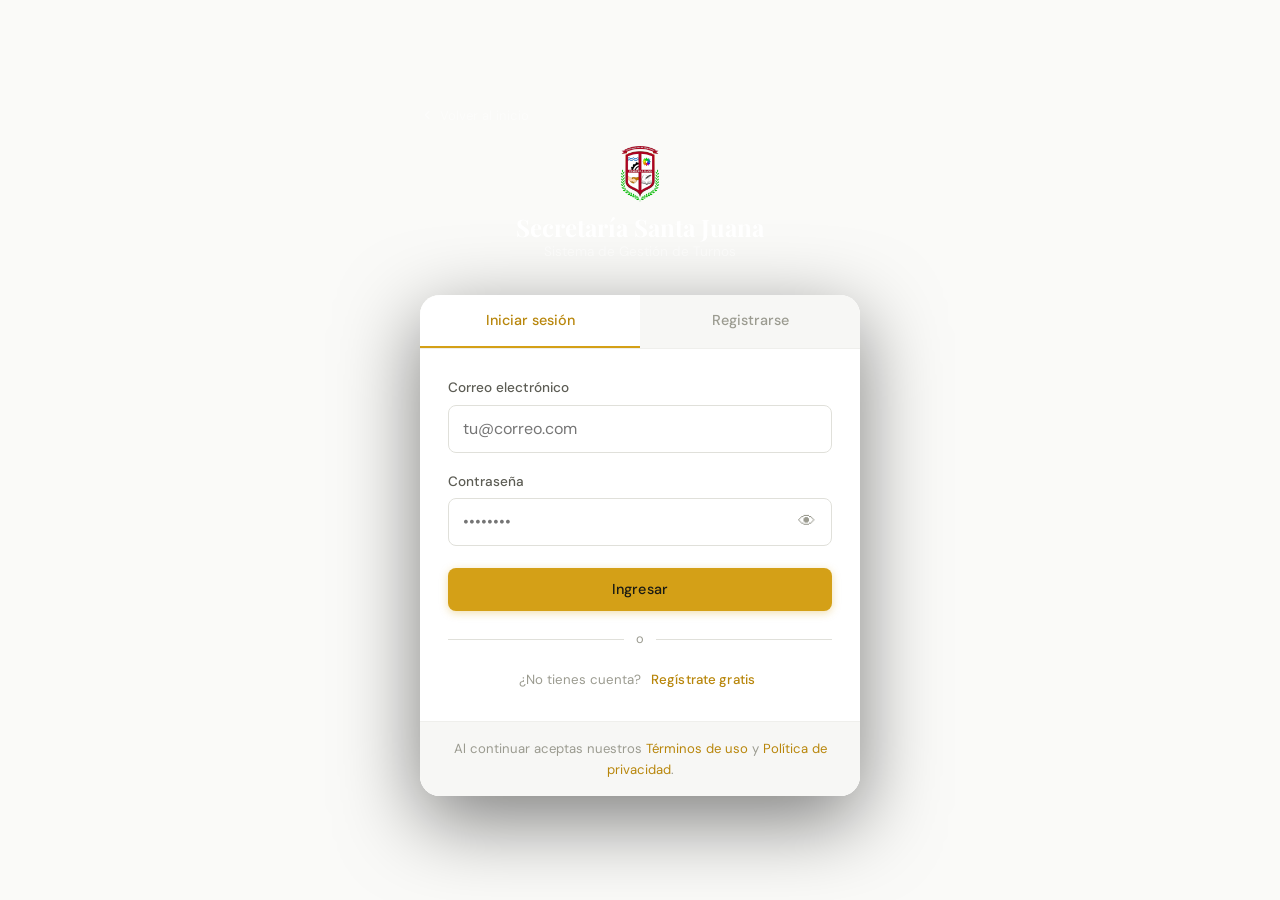
==== commit 0e78ad49: "v2.4" ====
--- a/admin/index.html
+++ b/admin/index.html
@@ -4,7 +4,6 @@
 <meta charset="UTF-8">
 <meta name="viewport" content="width=device-width,initial-scale=1">
 <title>Administración — Secretaría Santa Juana</title>
-<meta name="description" content="Panel de administración del sistema de turnos.">
 <link rel="icon" type="image/png" href="/assets/imgs/fav_icon.png">
 <link rel="stylesheet" href="/assets/css/styles.css">
 <style>
@@ -18,18 +17,26 @@
 .admin-content{padding:24px 28px 56px}
 @media(max-width:768px){.admin-content{padding:16px 14px 40px}}
 .g2{display:grid;grid-template-columns:1fr 1fr;gap:20px}
-.g3{display:grid;grid-template-columns:repeat(3,1fr);gap:20px}
-@media(max-width:900px){.g2,.g3{grid-template-columns:1fr}}
-.queue-hero{background:linear-gradient(135deg,var(--black) 0%,#1e1e12 100%);border-radius:var(--radius-lg);padding:26px 28px;position:relative;overflow:hidden;margin-bottom:24px}
-.queue-hero::before{content:'';position:absolute;top:-40%;right:4%;width:260px;height:260px;background:radial-gradient(circle,rgba(212,160,23,.15) 0%,transparent 70%);pointer-events:none}
-.qh-inner{display:flex;align-items:center;justify-content:space-between;gap:20px;flex-wrap:wrap;position:relative;z-index:1}
-.qh-lbl{font-size:.68rem;text-transform:uppercase;letter-spacing:.14em;color:rgba(255,255,255,.38);margin-bottom:6px;font-weight:600}
-.qh-num{font-family:'Playfair Display',serif;font-size:3.2rem;font-weight:700;color:var(--gold);line-height:1}
-.qh-actions{display:flex;gap:8px;flex-wrap:wrap;align-items:center}
-.btn-dark{background:rgba(255,255,255,.08);color:rgba(255,255,255,.75);border:1px solid rgba(255,255,255,.1);border-radius:var(--radius-sm);padding:7px 14px;font-size:.82rem;font-weight:500;cursor:pointer;transition:var(--transition)}
-.btn-dark:hover{background:rgba(255,255,255,.14);color:#fff}
-.btn-gold{background:var(--gold);color:var(--black);border:none;border-radius:var(--radius-sm);padding:9px 18px;font-size:.88rem;font-weight:600;cursor:pointer;transition:var(--transition)}
-.btn-gold:hover{background:var(--gold-deep)}
+@media(max-width:900px){.g2{grid-template-columns:1fr}}
+
+.queue-hero{background:linear-gradient(135deg,var(--black) 0%,#1e1e12 100%);border-radius:var(--radius-lg);padding:32px 36px;position:relative;overflow:hidden;margin-bottom:28px}
+.queue-hero::before{content:'';position:absolute;top:-40%;right:4%;width:300px;height:300px;background:radial-gradient(circle,rgba(212,160,23,.18) 0%,transparent 70%);pointer-events:none}
+.qh-inner{position:relative;z-index:1;display:flex;align-items:center;justify-content:space-between;gap:24px;flex-wrap:wrap}
+.qh-lbl{font-size:.65rem;text-transform:uppercase;letter-spacing:.16em;color:rgba(255,255,255,.35);margin-bottom:8px;font-weight:600}
+.turn-num{font-family:'Playfair Display',serif;font-size:5rem;font-weight:700;color:var(--gold);line-height:1;min-width:3ch;transition:transform .18s cubic-bezier(.34,1.56,.64,1),color .15s ease;display:inline-block}
+.turn-num.pop{transform:scale(1.18);color:var(--gold-light)}
+
+.turn-controls{display:flex;gap:16px;align-items:center}
+.ctrl-btn{width:60px;height:60px;border-radius:16px;border:none;cursor:pointer;font-size:1.8rem;font-weight:700;display:flex;align-items:center;justify-content:center;transition:transform .12s ease,box-shadow .12s ease,background .12s ease;user-select:none;flex-shrink:0;position:relative;overflow:hidden}
+.ctrl-btn:active{transform:scale(.88)}
+.ctrl-btn:disabled{opacity:.35;pointer-events:none;cursor:not-allowed}
+.ctrl-btn.prev{background:rgba(255,255,255,.08);color:rgba(255,255,255,.8);border:1px solid rgba(255,255,255,.14)}
+.ctrl-btn.prev:hover:not(:disabled){background:rgba(255,255,255,.16);color:#fff}
+.ctrl-btn.next{background:var(--gold);color:var(--black);box-shadow:0 4px 20px rgba(212,160,23,.45)}
+.ctrl-btn.next:hover:not(:disabled){background:var(--gold-light);box-shadow:0 6px 28px rgba(212,160,23,.6);transform:translateY(-2px)}
+.ripple-wave{position:absolute;inset:0;border-radius:inherit;background:rgba(255,255,255,.3);animation:rw .35s ease forwards;pointer-events:none}
+@keyframes rw{from{opacity:1;transform:scale(.4)}to{opacity:0;transform:scale(1.6)}}
+
 .panel-toolbar{padding:12px 20px;border-bottom:1px solid var(--gray-100);display:flex;align-items:center;gap:10px;flex-wrap:wrap}
 .panel-toolbar .search-box{flex:1;min-width:150px;max-width:260px}
 .panel-foot{padding:10px 20px;border-top:1px solid var(--gray-100);display:flex;align-items:center;justify-content:space-between;flex-wrap:wrap;gap:8px}
@@ -42,17 +49,13 @@
 .action-btn.delete{background:var(--danger-light);color:var(--danger)}
 .action-btn.complete{background:var(--success-light);color:var(--success)}
 .action-btn.cancel{background:var(--warning-light);color:var(--warning)}
-.draggable-row{cursor:grab}
-.draggable-row.dragging{opacity:.35}
-.draggable-row.drag-over{border-top:2px solid var(--gold)}
+.draggable-row{cursor:grab}.draggable-row.dragging{opacity:.35}.draggable-row.drag-over{border-top:2px solid var(--gold)}
 .skel{background:linear-gradient(90deg,var(--gray-100) 25%,var(--gray-50) 50%,var(--gray-100) 75%);background-size:400px 100%;animation:sk 1.4s infinite;border-radius:4px}
 @keyframes sk{from{background-position:-200px 0}to{background-position:200px 0}}
-.today-badge{display:inline-flex;align-items:center;gap:6px;background:var(--gold-pale);border:1px solid rgba(212,160,23,.25);border-radius:20px;padding:3px 10px;font-size:.75rem;color:var(--gold-deep);margin-left:8px;font-weight:500}
 </style>
 </head>
 <body data-page="admin">
 <div id="toast-container"></div>
-
 <div class="app-layout">
   <aside class="sidebar" id="admin-sidebar">
     <div class="sidebar-logo">
@@ -97,6 +100,8 @@
     </div>
 
     <div class="admin-content">
+
+      <!-- DASHBOARD -->
       <div id="section-dashboard" class="admin-section">
         <div class="page-header">
           <div class="page-title">Panel general</div>
@@ -106,13 +111,12 @@
         <div class="queue-hero">
           <div class="qh-inner">
             <div>
-              <div class="qh-lbl">Turno actual</div>
-              <div class="qh-num" id="current-turn-admin">0</div>
+              <div class="qh-lbl">Turno en atención</div>
+              <div class="turn-num" id="current-turn-admin">000</div>
             </div>
-            <div class="qh-actions">
-              <button id="btn-decrease-turn" class="btn-dark">− Anterior</button>
-              <button id="btn-increase-turn" class="btn-dark">+ Siguiente</button>
-              <button id="btn-activate-next" class="btn-gold">▶ Llamar siguiente</button>
+            <div class="turn-controls">
+              <button id="btn-decrease-turn" class="ctrl-btn prev" title="Retroceder turno (−1)">‹</button>
+              <button id="btn-increase-turn" class="ctrl-btn next" title="Avanzar turno (+1)">›</button>
             </div>
           </div>
         </div>
@@ -147,6 +151,7 @@
         </div>
       </div>
 
+      <!-- TURNS -->
       <div id="section-turns" class="admin-section" style="display:none">
         <div class="page-header" style="display:flex;align-items:flex-start;justify-content:space-between;flex-wrap:wrap;gap:12px">
           <div><div class="page-title">Gestión de turnos</div><div class="page-subtitle">Administra y controla la cola de atención.</div></div>
@@ -170,12 +175,11 @@
               <tbody id="turns-tbody"><tr><td colspan="8"><div class="skel" style="height:40px;margin:8px 16px"></div></td></tr></tbody>
             </table>
           </div>
-          <div class="panel-foot">
-            <div id="turns-pagination" class="pagination" style="padding:0"></div>
-          </div>
-        </div>
-      </div>
-
+          <div class="panel-foot"><div id="turns-pagination" class="pagination" style="padding:0"></div></div>
+        </div>
+      </div>
+
+      <!-- USERS -->
       <div id="section-users" class="admin-section" style="display:none">
         <div class="page-header" style="display:flex;align-items:flex-start;justify-content:space-between;flex-wrap:wrap;gap:12px">
           <div><div class="page-title">Gestión de usuarios</div><div class="page-subtitle">Administra las cuentas de acceso al sistema.</div></div>
@@ -192,15 +196,15 @@
               <tbody id="users-tbody"><tr><td colspan="7"><div class="skel" style="height:40px;margin:8px 16px"></div></td></tr></tbody>
             </table>
           </div>
-          <div class="panel-foot">
-            <div id="users-pagination" class="pagination" style="padding:0"></div>
-          </div>
-        </div>
-      </div>
+          <div class="panel-foot"><div id="users-pagination" class="pagination" style="padding:0"></div></div>
+        </div>
+      </div>
+
     </div>
   </div>
 </div>
 
+<!-- MODAL: Usuario -->
 <div class="modal-backdrop" id="modal-user">
   <div class="modal">
     <div class="modal-header">
@@ -235,28 +239,23 @@
         <div style="display:grid;grid-template-columns:1fr 1fr;gap:16px">
           <div class="form-group" style="margin-bottom:0">
             <label class="form-label" for="u-role">Rol</label>
-            <select class="form-control" id="u-role" name="role">
-              <option value="user">Usuario</option>
-              <option value="admin">Administrador</option>
-            </select>
+            <select class="form-control" id="u-role" name="role"><option value="user">Usuario</option><option value="admin">Administrador</option></select>
           </div>
           <div class="form-group" style="margin-bottom:0">
             <label class="form-label" for="u-active">Estado</label>
-            <select class="form-control" id="u-active" name="is_active">
-              <option value="1">Activo</option>
-              <option value="0">Inactivo</option>
-            </select>
+            <select class="form-control" id="u-active" name="is_active"><option value="1">Activo</option><option value="0">Inactivo</option></select>
           </div>
         </div>
       </div>
       <div class="modal-footer">
         <button type="button" class="btn btn-secondary" id="user-form-cancel">Cancelar</button>
-        <button type="submit" class="btn btn-primary">Guardar</button>
+        <button type="submit" class="btn btn-primary" id="user-form-submit">Guardar</button>
       </div>
     </form>
   </div>
 </div>
 
+<!-- MODAL: Turno -->
 <div class="modal-backdrop" id="modal-turn-admin">
   <div class="modal">
     <div class="modal-header">
@@ -267,9 +266,7 @@
       <div class="modal-body">
         <div class="form-group" id="ta-user-group">
           <label class="form-label" for="ta-user-select">Usuario</label>
-          <select class="form-control" id="ta-user-select">
-            <option value="">— Seleccionar usuario —</option>
-          </select>
+          <select class="form-control" id="ta-user-select"><option value="">— Seleccionar usuario —</option></select>
         </div>
         <div class="form-group">
           <label class="form-label" for="ta-service">Servicio</label>
@@ -291,7 +288,7 @@
       </div>
       <div class="modal-footer">
         <button type="button" class="btn btn-secondary" id="turn-form-cancel">Cancelar</button>
-        <button type="submit" class="btn btn-primary">Guardar</button>
+        <button type="submit" class="btn btn-primary" id="turn-form-submit">Guardar</button>
       </div>
     </form>
   </div>
@@ -300,135 +297,231 @@
 <script src="/assets/js/app.js"></script>
 <script>
 (function(){
-  const $  = id => document.getElementById(id);
-  const esc = s => String(s??'').replace(/&/g,'&amp;').replace(/</g,'&lt;').replace(/>/g,'&gt;').replace(/"/g,'&quot;');
-  const fmt = s => { if(!s) return '—'; return new Date(s).toLocaleString('es-CO',{day:'2-digit',month:'short',hour:'2-digit',minute:'2-digit'}); };
-  const sbadge = s => { const m={waiting:'En espera',active:'Activo',completed:'Completado',cancelled:'Cancelado'}; return `<span class="badge badge-${s}">${m[s]??s}</span>`; };
-  const rbadge = r => `<span class="badge badge-${r}">${r==='admin'?'Administrador':'Usuario'}</span>`;
-  const dbg = fn => { let t; return (...a) => { clearTimeout(t); t = setTimeout(()=>fn(...a), 350); }; };
+  'use strict';
+
+  const $      = id => document.getElementById(id);
+  const esc    = s  => String(s??'').replace(/&/g,'&amp;').replace(/</g,'&lt;').replace(/>/g,'&gt;').replace(/"/g,'&quot;');
+  const fmt    = s  => { if(!s) return '—'; return new Date(s).toLocaleString('es-CO',{day:'2-digit',month:'short',hour:'2-digit',minute:'2-digit'}); };
+  const pad3   = n  => String(Number(n)||0).padStart(3,'0');
+  const sbadge = s  => { const m={waiting:'En espera',active:'Activo',completed:'Completado',cancelled:'Cancelado'}; return `<span class="badge badge-${s}">${m[s]??s}</span>`; };
+  const rbadge = r  => `<span class="badge badge-${r}">${r==='admin'?'Administrador':'Usuario'}</span>`;
+  const deb    = (fn,ms) => { let t; return (...a)=>{ clearTimeout(t); t=setTimeout(()=>fn(...a),ms); }; };
 
   const ST = {
+    section:'dashboard',
+    currentTurn:0,
     usersPage:1, usersSearch:'', usersPages:1,
     turnsPage:1, turnsSearch:'', turnsFilter:'', turnsPages:1,
-    section:'dashboard',
-    editingUserId:null,
-    editingTurnId:null,
-    services:[],
-    dragSrc:null
+    editingUserId:null, editingTurnId:null,
+    services:[], dragSrc:null,
+    // Prevent concurrent turn button clicks
+    btnLocked:false
   };
 
-  const sectionTitles = {dashboard:'Panel general',turns:'Gestión de turnos',users:'Gestión de usuarios'};
-
-  function updateCurrentTurn(val){
+  const TITLES = {dashboard:'Panel general',turns:'Gestión de turnos',users:'Gestión de usuarios'};
+
+  function setTurnDisplay(val){
     const el = $('current-turn-admin');
-    if(el) el.textContent = val ?? 0;
+    if(!el) return;
+    const n = Number(val)||0;
+    ST.currentTurn = n;
+    el.textContent = pad3(n);
+    el.classList.remove('pop');
+    void el.offsetWidth;
+    el.classList.add('pop');
+    setTimeout(()=>el.classList.remove('pop'), 300);
+  }
+
+  function ripple(btn){
+    const r = document.createElement('span');
+    r.className = 'ripple-wave';
+    btn.appendChild(r);
+    setTimeout(()=>r.remove(), 380);
+  }
+
+  // ── FIX: Single request per click, strict lock prevents double-fire ──────────
+  async function callTurnApi(action, btn){
+    if(ST.btnLocked) return;
+    ST.btnLocked = true;
+
+    // Disable BOTH buttons to prevent any second click
+    const btnInc = $('btn-increase-turn');
+    const btnDec = $('btn-decrease-turn');
+    if(btnInc) btnInc.disabled = true;
+    if(btnDec) btnDec.disabled = true;
+    ripple(btn);
+
+    try {
+      // Use the global api() from app.js — no custom fetch to avoid double CSRF issues
+      const data = await api(action, { method: 'POST', body: {} });
+
+      if(data && data.success){
+        setTurnDisplay(data.current_turn);
+        if(typeof toast==='function') toast('Turno ' + pad3(data.current_turn), 'success', 1800);
+        // Refresh current section data only once
+        if(ST.section==='dashboard') loadDashboard();
+        if(ST.section==='turns')     loadTurns();
+      } else {
+        if(typeof toast==='function') toast((data&&data.message)||'Error al cambiar turno','warning');
+      }
+    } catch(e){
+      if(typeof toast==='function') toast('Error de red: '+e.message,'error');
+    } finally {
+      // Re-enable buttons after a short cooldown to further prevent rapid clicks
+      setTimeout(()=>{
+        if(btnInc) btnInc.disabled = false;
+        if(btnDec) btnDec.disabled = false;
+        ST.btnLocked = false;
+      }, 600);
+    }
   }
 
   function showSection(name){
     ST.section = name;
-    document.querySelectorAll('.admin-section').forEach(s => s.style.display='none');
-    const el = $('section-'+name);
-    if(el) el.style.display = 'block';
-    document.querySelectorAll('.sidebar-link[data-section]').forEach(l => l.classList.toggle('active', l.dataset.section===name));
-    const tt = $('topbar-title');
-    if(tt) tt.textContent = sectionTitles[name] || name;
+    document.querySelectorAll('.admin-section').forEach(s=>s.style.display='none');
+    const el=$('section-'+name);
+    if(el) el.style.display='block';
+    document.querySelectorAll('.sidebar-link[data-section]').forEach(l=>
+      l.classList.toggle('active',l.dataset.section===name));
+    const tt=$('topbar-title');
+    if(tt) tt.textContent=TITLES[name]||name;
     if(name==='dashboard') loadDashboard();
-    if(name==='users') loadUsers();
-    if(name==='turns') loadTurns();
+    if(name==='users')     loadUsers();
+    if(name==='turns')     loadTurns();
   }
 
   async function loadDashboard(){
     const res = await api('get_dashboard');
-    if(!res || !res.success) return;
+    if(!res||!res.success) return;
     const s = res.stats;
-    [['stat-total-users',s.total_users],['stat-total-turns',s.total_turns],['stat-waiting',s.waiting_turns],['stat-active',s.active_turns],['stat-completed',s.completed_turns]].forEach(([id,v])=>{
-      const el=$(id); if(el) el.textContent = v??0;
-    });
-    updateCurrentTurn(s.current_turn);
-
-    const rb = $('recent-turns-body');
+    [['stat-total-users',s.total_users],['stat-total-turns',s.total_turns],
+     ['stat-waiting',s.waiting_turns],['stat-active',s.active_turns],
+     ['stat-completed',s.completed_turns]
+    ].forEach(([id,v])=>{ const el=$(id); if(el) el.textContent=v??0; });
+    setTurnDisplay(s.current_turn);
+
+    const rb=$('recent-turns-body');
     if(rb){
-      if(!res.recent_turns || !res.recent_turns.length){
+      if(!res.recent_turns?.length){
         rb.innerHTML='<tr><td colspan="5" class="empty-state"><div class="empty-state-icon">📋</div><p>Sin turnos recientes.</p></td></tr>';
       } else {
-        rb.innerHTML = res.recent_turns.map(t=>`<tr><td><strong>#${t.turn_number}</strong></td><td>${esc(t.user_name)}</td><td>${esc(t.service)}</td><td>${sbadge(t.status)}</td><td>${fmt(t.created_at)}</td></tr>`).join('');
-      }
-    }
-    const sb = $('service-stats-body');
+        rb.innerHTML=res.recent_turns.map(t=>`<tr><td><strong>#${t.turn_number}</strong></td><td>${esc(t.user_name)}</td><td>${esc(t.service)}</td><td>${sbadge(t.status)}</td><td>${fmt(t.created_at)}</td></tr>`).join('');
+      }
+    }
+    const sb=$('service-stats-body');
     if(sb){
-      if(!res.by_service || !res.by_service.length){
-        sb.innerHTML='<tr><td colspan="4" class="empty-state"><p>Sin datos aún.</p></td></tr>';
+      if(!res.by_service?.length){
+        sb.innerHTML='<tr><td colspan="4" class="empty-state"><p>Sin datos.</p></td></tr>';
       } else {
-        sb.innerHTML = res.by_service.map(s=>`<tr><td>${esc(s.service)}</td><td>${s.total}</td><td>${s.completed}</td><td>${s.waiting}</td></tr>`).join('');
+        sb.innerHTML=res.by_service.map(sv=>`<tr><td>${esc(sv.service)}</td><td>${sv.total}</td><td>${sv.completed}</td><td>${sv.waiting}</td></tr>`).join('');
       }
     }
   }
 
   async function loadUsers(){
-    const tbody = $('users-tbody');
+    const tbody=$('users-tbody');
     if(!tbody) return;
     tbody.innerHTML=`<tr><td colspan="7"><div class="skel" style="height:40px;margin:8px 16px"></div></td></tr>`;
-    const res = await api('get_users',{params:{search:ST.usersSearch,page:ST.usersPage,per_page:20}});
-    if(!res||!res.success){tbody.innerHTML=`<tr><td colspan="7" class="empty-state"><p>${esc(res?.message||'Error')}</p></td></tr>`;return;}
-    ST.usersPages = res.pages;
-    const cnt=$('users-count'); if(cnt) cnt.textContent=`${res.total} usuario${res.total!==1?'s':''}`;
-    if(!res.users.length){
+
+    const res = await api('get_users', {
+      params: {
+        search:   ST.usersSearch || '',
+        page:     String(ST.usersPage),
+        per_page: '20'
+      }
+    });
+
+    if(!res||!res.success){
+      tbody.innerHTML=`<tr><td colspan="7" class="empty-state"><p>${esc(res?.message||'Error al cargar usuarios')}</p></td></tr>`;
+      return;
+    }
+    ST.usersPages = res.pages || 1;
+    const cnt=$('users-count');
+    if(cnt) cnt.textContent=`${res.total} usuario${res.total!==1?'s':''}`;
+
+    if(!res.users || !res.users.length){
       tbody.innerHTML='<tr><td colspan="7"><div class="empty-state"><div class="empty-state-icon">👥</div><p>Sin usuarios encontrados.</p></div></td></tr>';
     } else {
-      tbody.innerHTML = res.users.map(u=>`<tr><td>${u.id}</td><td><strong>${esc(u.name)}</strong></td><td>${esc(u.email)}</td><td>${esc(u.phone||'—')}</td><td>${rbadge(u.role)}</td><td><span class="badge ${u.is_active?'badge-active':'badge-cancelled'}">${u.is_active?'Activo':'Inactivo'}</span></td><td><div class="action-btns"><button class="action-btn edit" title="Editar" data-action="edit-user" data-id="${u.id}">✎</button><button class="action-btn delete" title="Eliminar" data-action="del-user" data-id="${u.id}" data-name="${esc(u.name)}">🗑</button></div></td></tr>`).join('');
-    }
-    renderPag('users-pagination', ST.usersPage, ST.usersPages, p=>{ST.usersPage=p;loadUsers();});
+      tbody.innerHTML=res.users.map(u=>`
+        <tr>
+          <td>${u.id}</td>
+          <td><strong>${esc(u.name)}</strong></td>
+          <td>${esc(u.email)}</td>
+          <td>${esc(u.phone||'—')}</td>
+          <td>${rbadge(u.role)}</td>
+          <td><span class="badge ${u.is_active?'badge-active':'badge-cancelled'}">${u.is_active?'Activo':'Inactivo'}</span></td>
+          <td><div class="action-btns">
+            <button class="action-btn edit" data-action="edit-user" data-id="${u.id}" title="Editar">✎</button>
+            <button class="action-btn delete" data-action="del-user" data-id="${u.id}" data-name="${esc(u.name)}" title="Eliminar">🗑</button>
+          </div></td>
+        </tr>`).join('');
+    }
+    renderPag('users-pagination', ST.usersPage, ST.usersPages, p=>{ST.usersPage=p; loadUsers();});
   }
 
   async function loadTurns(){
-    const tbody = $('turns-tbody');
+    const tbody=$('turns-tbody');
     if(!tbody) return;
     tbody.innerHTML=`<tr><td colspan="8"><div class="skel" style="height:40px;margin:8px 16px"></div></td></tr>`;
-    const res = await api('get_turns',{params:{search:ST.turnsSearch,status:ST.turnsFilter,page:ST.turnsPage,per_page:20}});
-    if(!res||!res.success){tbody.innerHTML=`<tr><td colspan="8" class="empty-state"><p>${esc(res?.message||'Error')}</p></td></tr>`;return;}
-    ST.turnsPages = res.pages;
-    const cnt=$('turns-count'); if(cnt) cnt.textContent=`${res.total} turno${res.total!==1?'s':''}`;
-    if(!res.turns.length){
+
+    const res = await api('get_turns', {
+      params: {
+        search:   ST.turnsSearch || '',
+        status:   ST.turnsFilter || '',
+        page:     String(ST.turnsPage),
+        per_page: '20'
+      }
+    });
+
+    if(!res||!res.success){
+      tbody.innerHTML=`<tr><td colspan="8" class="empty-state"><p>${esc(res?.message||'Error al cargar turnos')}</p></td></tr>`;
+      return;
+    }
+    ST.turnsPages = res.pages || 1;
+    const cnt=$('turns-count');
+    if(cnt) cnt.textContent=`${res.total} turno${res.total!==1?'s':''}`;
+
+    if(!res.turns || !res.turns.length){
       tbody.innerHTML='<tr><td colspan="8"><div class="empty-state"><div class="empty-state-icon">🎫</div><p>Sin turnos encontrados.</p></div></td></tr>';
     } else {
-      tbody.innerHTML = res.turns.map(t=>`<tr class="draggable-row" data-id="${t.id}" draggable="${t.status==='waiting'}">
-        <td style="color:var(--gray-200);cursor:grab;text-align:center;user-select:none">⠿</td>
-        <td><strong>#${t.turn_number}</strong></td>
-        <td>${esc(t.user_name)}</td>
-        <td>${esc(t.service)}</td>
-        <td>${sbadge(t.status)}</td>
-        <td>${t.position??'—'}</td>
-        <td>${fmt(t.created_at)}</td>
-        <td><div class="action-btns">
-          <button class="action-btn edit" title="Editar" data-action="edit-turn" data-id="${t.id}">✎</button>
-          ${t.status==='waiting'?`<button class="action-btn complete" title="Activar" data-action="activate-turn" data-id="${t.id}">▶</button>`:''}
-          ${t.status==='active'?`<button class="action-btn complete" title="Completar" data-action="complete-turn" data-id="${t.id}">✓</button>`:''}
-          ${['waiting','active'].includes(t.status)?`<button class="action-btn cancel" title="Cancelar" data-action="cancel-turn" data-id="${t.id}">✕</button>`:''}
-          <button class="action-btn delete" title="Eliminar" data-action="del-turn" data-id="${t.id}">🗑</button>
-        </div></td>
-      </tr>`).join('');
+      tbody.innerHTML=res.turns.map(t=>`
+        <tr class="draggable-row" data-id="${t.id}" draggable="${t.status==='waiting'}">
+          <td style="color:var(--gray-200);cursor:grab;text-align:center;user-select:none">⠿</td>
+          <td><strong>#${t.turn_number}</strong></td>
+          <td>${esc(t.user_name)}</td>
+          <td>${esc(t.service)}</td>
+          <td>${sbadge(t.status)}</td>
+          <td>${t.position??'—'}</td>
+          <td>${fmt(t.created_at)}</td>
+          <td><div class="action-btns">
+            <button class="action-btn edit" data-action="edit-turn" data-id="${t.id}" title="Editar">✎</button>
+            ${t.status==='waiting'?`<button class="action-btn complete" data-action="activate-turn" data-id="${t.id}" title="Activar">▶</button>`:''}
+            ${t.status==='active'?`<button class="action-btn complete" data-action="complete-turn" data-id="${t.id}" title="Completar">✓</button>`:''}
+            ${['waiting','active'].includes(t.status)?`<button class="action-btn cancel" data-action="cancel-turn" data-id="${t.id}" title="Cancelar">✕</button>`:''}
+            <button class="action-btn delete" data-action="del-turn" data-id="${t.id}" title="Eliminar">🗑</button>
+          </div></td>
+        </tr>`).join('');
       initDrag();
     }
-    renderPag('turns-pagination', ST.turnsPage, ST.turnsPages, p=>{ST.turnsPage=p;loadTurns();});
-  }
-
-  function renderPag(containerId, current, total, onPage){
-    const el=$(containerId);
-    if(!el||total<=1){if(el)el.innerHTML='';return;}
+    renderPag('turns-pagination', ST.turnsPage, ST.turnsPages, p=>{ST.turnsPage=p; loadTurns();});
+  }
+
+  function renderPag(id,cur,total,cb){
+    const el=$(id); if(!el) return;
+    if(total<=1){el.innerHTML='';return;}
     let h='';
-    if(current>1) h+=`<button class="page-btn" data-pg="${current-1}">‹</button>`;
-    for(let i=Math.max(1,current-2);i<=Math.min(total,current+2);i++){
-      h+=`<button class="page-btn${i===current?' active':''}" data-pg="${i}">${i}</button>`;
-    }
-    if(current<total) h+=`<button class="page-btn" data-pg="${current+1}">›</button>`;
+    if(cur>1) h+=`<button class="page-btn" data-pg="${cur-1}">‹</button>`;
+    for(let i=Math.max(1,cur-2);i<=Math.min(total,cur+2);i++)
+      h+=`<button class="page-btn${i===cur?' active':''}" data-pg="${i}">${i}</button>`;
+    if(cur<total) h+=`<button class="page-btn" data-pg="${cur+1}">›</button>`;
     el.innerHTML=h;
-    el.querySelectorAll('.page-btn[data-pg]').forEach(b=>b.addEventListener('click',()=>onPage(+b.dataset.pg)));
+    el.querySelectorAll('.page-btn[data-pg]').forEach(b=>b.addEventListener('click',()=>cb(+b.dataset.pg)));
   }
 
   async function loadServicesOnce(){
     if(ST.services.length) return;
-    const res = await api('get_services');
-    ST.services = (res&&res.services) ? res.services : ['Atención General','Trámites Documentales','Certificados','Consultas','Pagos y Recaudos','Orientación Ciudadana'];
+    const res=await api('get_services');
+    ST.services=(res&&res.services)?res.services:['Atención General','Trámites Documentales','Certificados','Consultas','Pagos y Recaudos','Orientación Ciudadana'];
   }
 
   function fillServiceSelect(selId){
@@ -438,23 +531,20 @@
   }
 
   async function openUserModal(id){
-    ST.editingUserId = id || null;
-    $('user-modal-title').textContent = id ? 'Editar Usuario' : 'Nuevo Usuario';
-    const form = $('user-form');
-    if(!form) return;
+    ST.editingUserId=id||null;
+    $('user-modal-title').textContent=id?'Editar Usuario':'Nuevo Usuario';
+    const form=$('user-form'); if(!form) return;
     form.reset();
-    if(typeof clearFieldErrors === 'function') clearFieldErrors(form);
-    $('u-pass-group').style.display = id ? 'none' : '';
-    const passInput = $('u-password'); if(passInput) passInput.required = !id;
-    $('u-pass-change-group').style.display = id ? '' : 'none';
+    if(typeof clearFieldErrors==='function') clearFieldErrors(form);
+    const pg=$('u-pass-group'),pcg=$('u-pass-change-group'),pi=$('u-password');
+    if(id){ if(pg) pg.style.display='none'; if(pi) pi.required=false; if(pcg) pcg.style.display=''; }
+    else   { if(pg) pg.style.display='';    if(pi) pi.required=true;  if(pcg) pcg.style.display='none'; }
     if(id){
-      const res = await api('get_user',{params:{id}});
+      const res=await api('get_user',{params:{id:String(id)}});
       if(res&&res.success){
         const u=res.user;
-        $('u-name').value=u.name||'';
-        $('u-email').value=u.email||'';
-        $('u-phone').value=u.phone||'';
-        $('u-role').value=u.role||'user';
+        $('u-name').value=u.name||''; $('u-email').value=u.email||'';
+        $('u-phone').value=u.phone||''; $('u-role').value=u.role||'user';
         $('u-active').value=String(u.is_active);
       }
     }
@@ -462,61 +552,61 @@
   }
 
   async function openTurnModal(id){
-    ST.editingTurnId = id || null;
-    $('turn-modal-title-admin').textContent = id ? 'Editar Turno' : 'Nuevo Turno';
-    const form = $('turn-form-admin');
-    if(!form) return;
+    ST.editingTurnId=id||null;
+    $('turn-modal-title-admin').textContent=id?'Editar Turno':'Nuevo Turno';
+    const form=$('turn-form-admin'); if(!form) return;
     form.reset();
     if(typeof clearFieldErrors==='function') clearFieldErrors(form);
     await loadServicesOnce();
     fillServiceSelect('ta-service');
+    const ug=$('ta-user-group'),sg=$('ta-status-group');
     if(!id){
-      $('ta-user-group').style.display='';
-      $('ta-status-group').style.display='none';
-      const usersRes = await api('get_users',{params:{per_page:100}});
+      if(ug) ug.style.display=''; if(sg) sg.style.display='none';
+      const ur=await api('get_users',{params:{per_page:'100'}});
       const sel=$('ta-user-select');
-      if(sel&&usersRes.success){
+      if(sel&&ur?.success){
         sel.innerHTML='<option value="">— Seleccionar usuario —</option>';
-        usersRes.users.forEach(u=>{const o=document.createElement('option');o.value=u.id;o.textContent=`${u.name} (${u.email})`;sel.appendChild(o);});
+        ur.users.forEach(u=>{const o=document.createElement('option');o.value=u.id;o.textContent=`${u.name} (${u.email})`;sel.appendChild(o);});
       }
     } else {
-      $('ta-user-group').style.display='none';
-      $('ta-status-group').style.display='';
-      const res = await api('get_turn',{params:{id}});
+      if(ug) ug.style.display='none'; if(sg) sg.style.display='';
+      const res=await api('get_turn',{params:{id:String(id)}});
       if(res&&res.success){
-        const t=res.turn;
-        $('ta-service').value=t.service;
-        $('ta-notes').value=t.notes||'';
-        $('ta-status').value=t.status;
+        $('ta-service').value=res.turn.service;
+        $('ta-notes').value=res.turn.notes||'';
+        $('ta-status').value=res.turn.status;
       }
     }
     if(typeof openModal==='function') openModal('modal-turn-admin');
   }
 
   function initDrag(){
-    const rows = document.querySelectorAll('.draggable-row[draggable="true"]');
-    rows.forEach(row=>{
+    document.querySelectorAll('.draggable-row[draggable="true"]').forEach(row=>{
       row.addEventListener('dragstart',e=>{ST.dragSrc=row;e.dataTransfer.effectAllowed='move';row.classList.add('dragging');});
       row.addEventListener('dragend',()=>{row.classList.remove('dragging');document.querySelectorAll('.draggable-row').forEach(r=>r.classList.remove('drag-over'));});
       row.addEventListener('dragover',e=>{e.preventDefault();e.dataTransfer.dropEffect='move';document.querySelectorAll('.draggable-row').forEach(r=>r.classList.remove('drag-over'));row.classList.add('drag-over');});
       row.addEventListener('drop',async e=>{
         e.stopPropagation();
         if(ST.dragSrc===row) return;
-        const tbody=row.parentNode;
-        const all=Array.from(tbody.querySelectorAll('.draggable-row'));
-        const fi=all.indexOf(ST.dragSrc), ti=all.indexOf(row);
+        const all=Array.from(row.parentNode.querySelectorAll('.draggable-row'));
+        const fi=all.indexOf(ST.dragSrc),ti=all.indexOf(row);
         if(fi<ti) row.parentNode.insertBefore(ST.dragSrc,row.nextSibling);
         else row.parentNode.insertBefore(ST.dragSrc,row);
-        const ids=Array.from(tbody.querySelectorAll('.draggable-row')).map(r=>+r.dataset.id);
+        const ids=Array.from(row.parentNode.querySelectorAll('.draggable-row')).map(r=>+r.dataset.id);
         const res=await api('reorder_queue',{method:'POST',body:{ids}});
-        if(!res.success&&typeof toast==='function') toast(res.message,'error');
+        if(res&&!res.success&&typeof toast==='function') toast(res.message,'error');
       });
     });
   }
 
   async function init(){
-    if(typeof checkSession!=='function'){setTimeout(init,80);return;}
-    const user = await checkSession();
+    // Wait for app.js functions to be available
+    if(typeof checkSession!=='function'||typeof api!=='function'){
+      setTimeout(init,80);
+      return;
+    }
+
+    const user=await checkSession();
     if(!user){location.href='/auth/';return;}
     if(user.role!=='admin'){location.href='/home/';return;}
 
@@ -525,19 +615,17 @@
     $('admin-initial').textContent=ini;
     $('admin-avatar-top').textContent=ini;
 
+    // Load CSRF token before anything else
     if(typeof loadCsrf==='function') await loadCsrf();
 
-    const tog=$('sidebar-toggle');
-    const sb=$('admin-sidebar');
-    const ov=$('sidebar-overlay');
-    if(tog){
-      const updTog=()=>{tog.style.display=window.innerWidth<=768?'flex':'none';};
-      updTog();
-      window.addEventListener('resize',updTog);
-    }
+    // Sidebar toggle
+    const tog=$('sidebar-toggle'),sb=$('admin-sidebar'),ov=$('sidebar-overlay');
+    const updTog=()=>{ if(tog) tog.style.display=window.innerWidth<=768?'flex':'none'; };
+    updTog(); window.addEventListener('resize',updTog);
     tog?.addEventListener('click',()=>{sb.classList.toggle('open');ov.classList.toggle('open');});
     ov?.addEventListener('click',()=>{sb.classList.remove('open');ov.classList.remove('open');});
 
+    // Sidebar navigation
     document.querySelectorAll('.sidebar-link[data-section]').forEach(link=>{
       link.addEventListener('click',e=>{
         e.preventDefault();
@@ -546,14 +634,33 @@
       });
     });
 
+    // Logout
     $('logout-btn-admin')?.addEventListener('click',async()=>{
-      if(typeof api==='function') await api('logout',{method:'POST'});
+      await api('logout',{method:'POST'});
       location.href='/auth/';
     });
 
-    $('admin-search-users')?.addEventListener('input',dbg(e=>{ST.usersSearch=e.target.value;ST.usersPage=1;loadUsers();}));
-    $('admin-search-turns')?.addEventListener('input',dbg(e=>{ST.turnsSearch=e.target.value;ST.turnsPage=1;loadTurns();}));
-
+    // ── Turn control buttons — single listener each ──────────────────────────
+    $('btn-increase-turn')?.addEventListener('click',function(){
+      callTurnApi('increase_turn', this);
+    });
+    $('btn-decrease-turn')?.addEventListener('click',function(){
+      callTurnApi('decrease_turn', this);
+    });
+
+    // Search inputs
+    $('admin-search-users')?.addEventListener('input',deb(e=>{
+      ST.usersSearch=e.target.value;
+      ST.usersPage=1;
+      loadUsers();
+    },350));
+    $('admin-search-turns')?.addEventListener('input',deb(e=>{
+      ST.turnsSearch=e.target.value;
+      ST.turnsPage=1;
+      loadTurns();
+    },350));
+
+    // Filter tabs
     document.querySelectorAll('.filter-tab[data-filter]').forEach(btn=>{
       btn.addEventListener('click',()=>{
         document.querySelectorAll('.filter-tab[data-filter]').forEach(b=>b.classList.remove('active'));
@@ -564,63 +671,50 @@
       });
     });
 
-    $('btn-activate-next')?.addEventListener('click',async()=>{
-      const res=await api('activate_next',{method:'POST'});
-      if(typeof toast==='function') toast(res.message,res.success?'success':'warning');
-      if(res.success){await loadDashboard();await loadTurns();}
-    });
-
-    $('btn-increase-turn')?.addEventListener('click',async()=>{
-      const res=await api('increase_turn',{method:'POST'});
-      if(res.success) updateCurrentTurn(res.current_turn);
-    });
-
-    $('btn-decrease-turn')?.addEventListener('click',async()=>{
-      const res=await api('decrease_turn',{method:'POST'});
-      if(res.success) updateCurrentTurn(res.current_turn);
-    });
-
+    // New user/turn buttons
     $('btn-new-user')?.addEventListener('click',()=>openUserModal(null));
     $('btn-new-turn')?.addEventListener('click',()=>openTurnModal(null));
-    $('user-form-cancel')?.addEventListener('click',()=>{if(typeof closeModal==='function')closeModal('modal-user');});
-    $('turn-form-cancel')?.addEventListener('click',()=>{if(typeof closeModal==='function')closeModal('modal-turn-admin');});
-
+
+    // Modal cancel buttons
+    $('user-form-cancel')?.addEventListener('click',()=>{if(typeof closeModal==='function') closeModal('modal-user');});
+    $('turn-form-cancel')?.addEventListener('click',()=>{if(typeof closeModal==='function') closeModal('modal-turn-admin');});
+
+    // User form submit
     $('user-form')?.addEventListener('submit',async e=>{
       e.preventDefault();
       if(typeof clearFieldErrors==='function') clearFieldErrors(e.target);
-      const btn=e.target.querySelector('[type="submit"]');
-      const id=ST.editingUserId;
+      const btn=$('user-form-submit'), id=ST.editingUserId;
       const data={
-        name:    $('u-name').value.trim(),
-        email:   $('u-email').value.trim(),
-        phone:   $('u-phone').value.trim(),
-        role:    $('u-role').value,
-        is_active: +$('u-active').value
+        name:     $('u-name').value.trim(),
+        email:    $('u-email').value.trim(),
+        phone:    $('u-phone').value.trim(),
+        role:     $('u-role').value,
+        is_active:+$('u-active').value
       };
       if(!id) data.password=$('u-password').value;
-      const newPass=$('u-new-password')?.value;
-      if(newPass) data.password=newPass;
+      const np=$('u-new-password')?.value; if(np) data.password=np;
       if(id) data.id=+id;
       if(typeof setLoading==='function') setLoading(btn,true);
       const res=await api(id?'update_user':'create_user',{method:'POST',body:data});
       if(typeof setLoading==='function') setLoading(btn,false);
-      if(res.success){
+      if(res?.success){
         if(typeof toast==='function') toast(res.message,'success');
         if(typeof closeModal==='function') closeModal('modal-user');
         await loadUsers();
-      } else {
+        if(ST.section==='dashboard') await loadDashboard();
+      } else if(res){
         if(typeof toast==='function') toast(res.message,'error');
       }
     });
 
+    // Turn form submit
     $('turn-form-admin')?.addEventListener('submit',async e=>{
       e.preventDefault();
-      const btn=e.target.querySelector('[type="submit"]');
-      const id=ST.editingTurnId;
+      const btn=$('turn-form-submit'), id=ST.editingTurnId;
       const data={service:$('ta-service').value,notes:$('ta-notes').value};
       if(!id){
         const uid=$('ta-user-select').value;
-        if(!uid){if(typeof toast==='function')toast('Selecciona un usuario.','error');return;}
+        if(!uid){if(typeof toast==='function') toast('Selecciona un usuario.','error');return;}
         data.user_id=+uid;
       } else {
         data.id=+id;
@@ -629,84 +723,100 @@
       if(typeof setLoading==='function') setLoading(btn,true);
       const res=await api(id?'update_turn':'create_turn',{method:'POST',body:data});
       if(typeof setLoading==='function') setLoading(btn,false);
-      if(res.success){
+      if(res?.success){
         if(typeof toast==='function') toast(res.message,'success');
         if(typeof closeModal==='function') closeModal('modal-turn-admin');
         await loadTurns();
         if(ST.section==='dashboard') await loadDashboard();
-      } else {
+      } else if(res){
         if(typeof toast==='function') toast(res.message,'error');
       }
     });
 
-    document.getElementById('turns-tbody')?.addEventListener('click',async e=>{
-      const btn=e.target.closest('[data-action]');
-      if(!btn) return;
-      const act=btn.dataset.action;
-      const id=+btn.dataset.id;
+    // Turns table actions (event delegation)
+    $('turns-tbody')?.addEventListener('click',async e=>{
+      const btn=e.target.closest('[data-action]'); if(!btn) return;
+      const act=btn.dataset.action, id=+btn.dataset.id;
+
       if(act==='edit-turn'){await openTurnModal(id);return;}
+
       if(act==='activate-turn'){
         const res=await api('update_turn',{method:'POST',body:{id,status:'active'}});
-        if(typeof toast==='function') toast(res.message,res.success?'success':'error');
-        if(res.success){await loadTurns();await loadDashboard();}
+        if(typeof toast==='function') toast(res?.message||'Error',res?.success?'success':'error');
+        if(res?.success){await loadTurns();await loadDashboard();}
         return;
       }
       if(act==='complete-turn'){
         const res=await api('complete_turn',{method:'POST',body:{id}});
-        if(typeof toast==='function') toast(res.message,res.success?'success':'error');
-        if(res.success){await loadTurns();await loadDashboard();}
+        if(typeof toast==='function') toast(res?.message||'Error',res?.success?'success':'error');
+        if(res?.success){await loadTurns();await loadDashboard();}
         return;
       }
       if(act==='cancel-turn'){
-        const ok=typeof confirm==='function'?await confirm('Cancelar turno','¿Cancelar este turno?','Sí, cancelar',true):window.confirm('¿Cancelar turno?');
+        const ok=typeof confirm==='function'
+          ? await confirm('Cancelar turno','¿Cancelar este turno?','Sí, cancelar',true)
+          : window.confirm('¿Cancelar turno?');
         if(!ok) return;
         const res=await api('cancel_turn',{method:'POST',body:{id}});
-        if(typeof toast==='function') toast(res.message,res.success?'success':'error');
-        if(res.success){await loadTurns();await loadDashboard();}
+        if(typeof toast==='function') toast(res?.message||'Error',res?.success?'success':'error');
+        if(res?.success){await loadTurns();await loadDashboard();}
         return;
       }
       if(act==='del-turn'){
-        const ok=typeof confirm==='function'?await confirm('Eliminar turno','¿Eliminar este turno?','Eliminar',true):window.confirm('¿Eliminar turno?');
+        const ok=typeof confirm==='function'
+          ? await confirm('Eliminar turno','¿Eliminar este turno?','Eliminar',true)
+          : window.confirm('¿Eliminar turno?');
         if(!ok) return;
         const res=await api('delete_turn',{method:'POST',body:{id}});
-        if(typeof toast==='function') toast(res.message,res.success?'success':'error');
-        if(res.success){await loadTurns();await loadDashboard();}
+        if(typeof toast==='function') toast(res?.message||'Error',res?.success?'success':'error');
+        if(res?.success){await loadTurns();await loadDashboard();}
         return;
       }
     });
 
-    document.getElementById('users-tbody')?.addEventListener('click',async e=>{
-      const btn=e.target.closest('[data-action]');
-      if(!btn) return;
-      const act=btn.dataset.action;
-      const id=+btn.dataset.id;
+    // Users table actions (event delegation)
+    $('users-tbody')?.addEventListener('click',async e=>{
+      const btn=e.target.closest('[data-action]'); if(!btn) return;
+      const act=btn.dataset.action, id=+btn.dataset.id;
+
       if(act==='edit-user'){await openUserModal(id);return;}
       if(act==='del-user'){
         const name=btn.dataset.name||'este usuario';
-        const ok=typeof confirm==='function'?await confirm('Eliminar usuario',`¿Eliminar a "${name}"?`,'Eliminar',true):window.confirm('¿Eliminar usuario?');
+        const ok=typeof confirm==='function'
+          ? await confirm('Eliminar usuario',`¿Eliminar a "${name}"?`,'Eliminar',true)
+          : window.confirm('¿Eliminar usuario?');
         if(!ok) return;
         const res=await api('delete_user',{method:'POST',body:{id}});
-        if(typeof toast==='function') toast(res.message,res.success?'success':'error');
-        if(res.success) await loadUsers();
+        if(typeof toast==='function') toast(res?.message||'Error',res?.success?'success':'error');
+        if(res?.success){
+          await loadUsers();
+          if(ST.section==='dashboard') await loadDashboard();
+        }
         return;
       }
     });
 
-    showSection('dashboard');
-
+    // SSE for real-time updates
     if(typeof connectSSE==='function'){
       connectSSE(data=>{
-        if(data&&data.type==='queue_update'){
-          updateCurrentTurn(data.current_turn);
-          if(ST.section==='dashboard') loadDashboard();
-          if(ST.section==='turns') loadTurns();
+        if(!data||data.type!=='queue_update') return;
+        // Update turn display from SSE only if we're not mid-click (prevents visual jitter)
+        if(!ST.btnLocked && data.current_turn !== undefined){
+          setTurnDisplay(data.current_turn);
         }
+        // Refresh tables for the current section
+        if(ST.section==='dashboard') loadDashboard();
+        if(ST.section==='turns')     loadTurns();
       });
     }
-  }
-
+
+    // Show initial section
+    showSection('dashboard');
+  }
+
+  // Start once DOM is ready
   if(document.readyState==='loading'){
-    document.addEventListener('DOMContentLoaded',init);
+    document.addEventListener('DOMContentLoaded', init);
   } else {
     init();
   }
